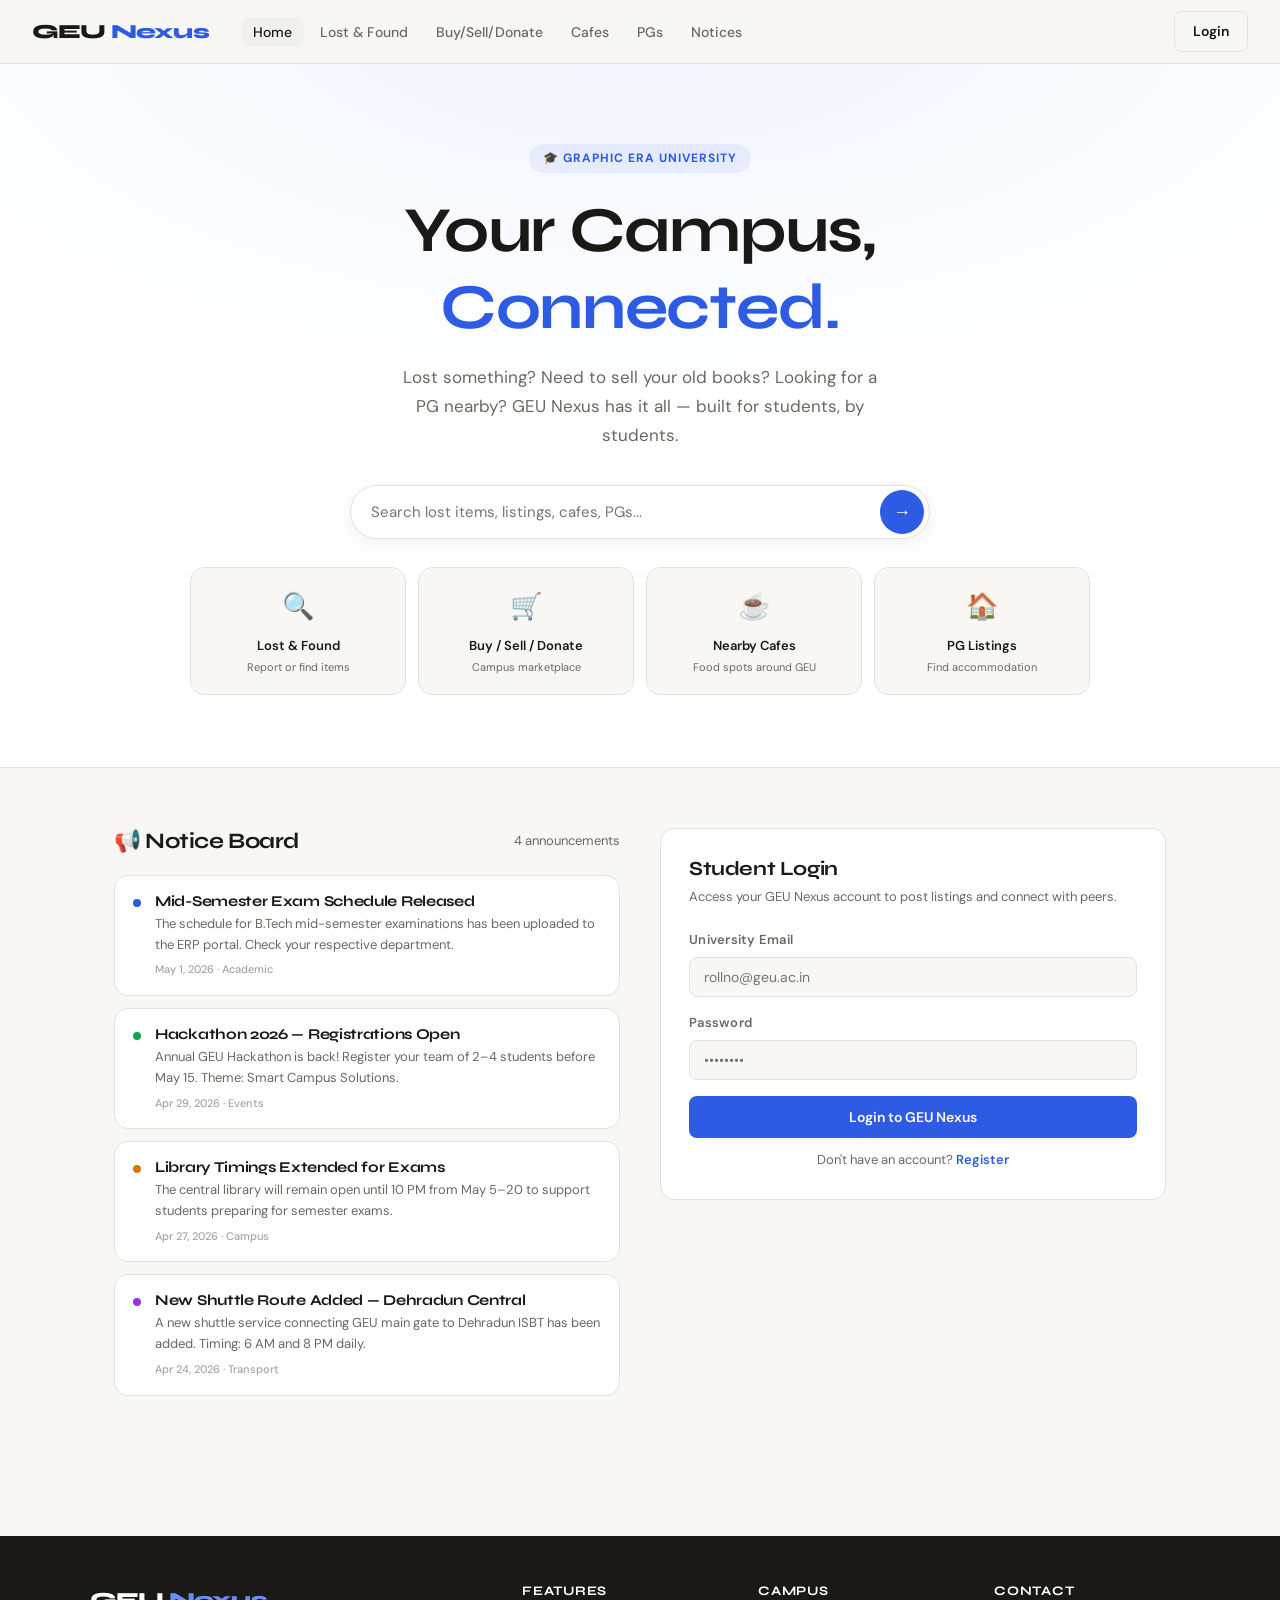
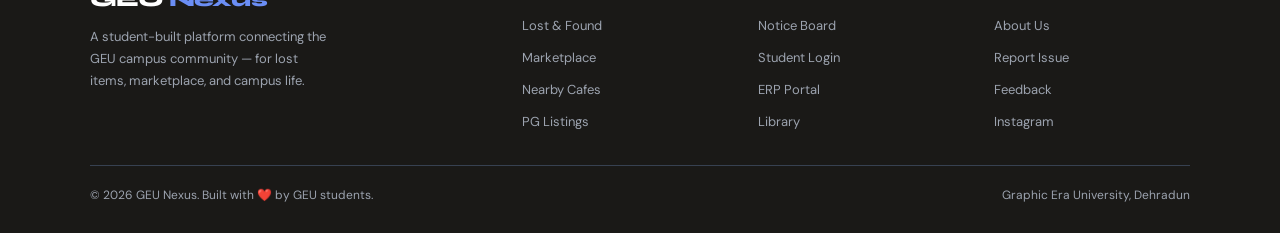
==== index.html @ 5d145781 "Initial commit" ====
<!DOCTYPE html>
<html lang="en">
<head>
  <meta charset="UTF-8" />
  <meta name="viewport" content="width=device-width, initial-scale=1.0" />
  <title>GEU Nexus — Your Campus, Connected</title>
  <link rel="stylesheet" href="style.css" />
  <style>
    /* ── HERO ── */
    .hero {
      background: var(--surface);
      border-bottom: 1px solid var(--border);
      padding: 80px 24px 72px;
      text-align: center;
      position: relative;
      overflow: hidden;
    }
    .hero::before {
      content: '';
      position: absolute; inset: 0;
      background: radial-gradient(ellipse 70% 60% at 50% -10%, rgba(45,91,227,0.07), transparent);
    }
    .hero-eyebrow {
      display: inline-flex; align-items: center; gap: 6px;
      background: var(--accent-light);
      color: var(--accent);
      font-size: 12px; font-weight: 700;
      letter-spacing: 0.08em; text-transform: uppercase;
      padding: 5px 14px; border-radius: 100px;
      margin-bottom: 20px;
    }
    .hero h1 {
      font-size: clamp(36px, 6vw, 64px);
      color: var(--text);
      max-width: 700px; margin: 0 auto 16px;
    }
    .hero h1 span { color: var(--accent); }
    .hero p {
      font-size: 17px; color: var(--text-muted);
      max-width: 480px; margin: 0 auto 36px;
      line-height: 1.7;
    }

    /* Search bar */
    .hero-search {
      position: relative; max-width: 580px; margin: 0 auto 28px;
    }
    .hero-search input {
      width: 100%;
      padding: 16px 56px 16px 20px;
      border: 1.5px solid var(--border);
      border-radius: 100px;
      font-family: 'DM Sans', sans-serif;
      font-size: 15px; color: var(--text);
      background: white;
      outline: none;
      box-shadow: 0 4px 20px rgba(0,0,0,0.06);
      transition: border-color var(--transition), box-shadow var(--transition);
    }
    .hero-search input:focus {
      border-color: var(--accent);
      box-shadow: 0 4px 20px rgba(45,91,227,0.12);
    }
    .hero-search button {
      position: absolute; right: 6px; top: 50%;
      transform: translateY(-50%);
      background: var(--accent); color: white;
      border: none; border-radius: 100px;
      width: 44px; height: 44px;
      display: flex; align-items: center; justify-content: center;
      cursor: pointer; font-size: 18px;
      transition: all var(--transition);
    }
    .hero-search button:hover { background: var(--accent-dark); }

    .search-results {
      position: absolute; top: calc(100% + 8px); left: 0; right: 0;
      background: white; border: 1px solid var(--border);
      border-radius: var(--radius); box-shadow: var(--shadow-md);
      max-height: 280px; overflow-y: auto;
      display: none; text-align: left;
      z-index: 10;
    }
    .search-results.open { display: block; }
    .search-item {
      display: flex; align-items: center; gap: 12px;
      padding: 12px 16px; font-size: 14px;
      cursor: pointer; transition: background var(--transition);
      border-bottom: 1px solid var(--border);
    }
    .search-item:last-child { border-bottom: none; }
    .search-item:hover { background: var(--bg); }
    .search-item .si-cat {
      font-size: 11px; font-weight: 600;
      color: var(--accent); letter-spacing: 0.06em;
      text-transform: uppercase; min-width: 70px;
    }
    .search-item .si-name { font-weight: 500; }
    .search-item .si-sub { color: var(--text-muted); font-size: 12px; }

    /* Quick tiles */
    .quick-tiles {
      max-width: 900px; margin: 0 auto;
      display: grid; grid-template-columns: repeat(4, 1fr); gap: 12px;
    }
    .quick-tile {
      background: var(--bg);
      border: 1.5px solid var(--border);
      border-radius: var(--radius);
      padding: 18px 14px;
      text-align: center; cursor: pointer;
      transition: all var(--transition);
      text-decoration: none; color: inherit;
      display: block;
    }
    .quick-tile:hover {
      background: white; border-color: var(--accent);
      box-shadow: 0 4px 16px rgba(45,91,227,0.1);
      transform: translateY(-2px);
    }
    .quick-tile .icon { font-size: 26px; margin-bottom: 8px; }
    .quick-tile .label { font-size: 13px; font-weight: 600; color: var(--text); }
    .quick-tile .sublabel { font-size: 11px; color: var(--text-muted); margin-top: 2px; }

    /* ── SECTION ── */
    .home-sections {
      max-width: 1100px; margin: 0 auto;
      padding: 60px 24px;
      display: grid; grid-template-columns: 1fr 1fr; gap: 40px;
    }

    /* Announcements */
    .announce-card {
      background: var(--surface);
      border: 1px solid var(--border);
      border-radius: var(--radius);
      padding: 16px 18px;
      display: flex; gap: 14px;
      align-items: flex-start;
      transition: all var(--transition);
    }
    .announce-card:hover { box-shadow: var(--shadow); }
    .announce-dot {
      width: 8px; height: 8px; border-radius: 50%;
      background: var(--accent); flex-shrink: 0; margin-top: 7px;
    }
    .announce-card h4 { font-size: 15px; margin-bottom: 4px; }
    .announce-card p { font-size: 13px; color: var(--text-muted); line-height: 1.6; }
    .announce-card .date { font-size: 11px; color: var(--text-light); margin-top: 6px; font-weight: 500; }

    /* Login / Profile */
    .auth-panel {
      background: var(--surface);
      border: 1px solid var(--border);
      border-radius: var(--radius);
      padding: 28px;
    }
    .auth-panel h2 { font-size: 20px; margin-bottom: 6px; }
    .auth-panel > p { font-size: 13px; color: var(--text-muted); margin-bottom: 22px; }

    .profile-card {
      display: none;
      background: var(--accent-light);
      border: 1.5px solid rgba(45,91,227,0.15);
      border-radius: var(--radius);
      padding: 20px;
      margin-top: 20px;
      animation: fadeUp 0.3s ease;
    }
    .profile-card.show { display: block; }
    .profile-avatar {
      width: 52px; height: 52px; border-radius: 50%;
      background: var(--accent);
      display: flex; align-items: center; justify-content: center;
      color: white; font-size: 20px; font-weight: 700;
      margin-bottom: 12px;
      font-family: 'Syne', sans-serif;
    }
    .profile-card h3 { font-size: 16px; }
    .profile-card .meta { font-size: 13px; color: var(--text-muted); margin-top: 4px; line-height: 1.6; }
    .profile-card .logout {
      margin-top: 14px; font-size: 13px; color: var(--danger);
      cursor: pointer; font-weight: 600;
    }

    @media (max-width: 768px) {
      .quick-tiles { grid-template-columns: repeat(2, 1fr); }
      .home-sections { grid-template-columns: 1fr; padding: 32px 16px; }
    }
  </style>
</head>
<body>

<!-- NAVBAR -->
<nav class="navbar">
  <a href="index.html" class="nav-logo">GEU <span>Nexus</span></a>
  <ul class="nav-links" id="navLinks">
    <li><a href="index.html" class="active">Home</a></li>
    <li><a href="lost-found.html">Lost & Found</a></li>
    <li><a href="marketplace.html">Buy/Sell/Donate</a></li>
    <li><a href="cafes.html">Cafes</a></li>
    <li><a href="pgs.html">PGs</a></li>
    <li><a href="#announcements">Notices</a></li>
  </ul>
  <div class="nav-right">
    <a href="#login" class="btn btn-outline">Login</a>
    <button class="hamburger" id="hamburger" aria-label="Menu">
      <span></span><span></span><span></span>
    </button>
  </div>
</nav>

<!-- HERO -->
<section class="hero">
  <div class="hero-eyebrow">🎓 Graphic Era University</div>
  <h1 class="fade-up">Your Campus,<br><span>Connected.</span></h1>
  <p class="fade-up delay-1">Lost something? Need to sell your old books? Looking for a PG nearby? GEU Nexus has it all — built for students, by students.</p>

  <div class="hero-search fade-up delay-2">
    <input type="text" id="heroSearch" placeholder="Search lost items, listings, cafes, PGs..." autocomplete="off" />
    <button onclick="doSearch()">→</button>
    <div class="search-results" id="searchResults"></div>
  </div>

  <div class="quick-tiles fade-up delay-3">
    <a href="lost-found.html" class="quick-tile">
      <div class="icon">🔍</div>
      <div class="label">Lost & Found</div>
      <div class="sublabel">Report or find items</div>
    </a>
    <a href="marketplace.html" class="quick-tile">
      <div class="icon">🛒</div>
      <div class="label">Buy / Sell / Donate</div>
      <div class="sublabel">Campus marketplace</div>
    </a>
    <a href="cafes.html" class="quick-tile">
      <div class="icon">☕</div>
      <div class="label">Nearby Cafes</div>
      <div class="sublabel">Food spots around GEU</div>
    </a>
    <a href="pgs.html" class="quick-tile">
      <div class="icon">🏠</div>
      <div class="label">PG Listings</div>
      <div class="sublabel">Find accommodation</div>
    </a>
  </div>
</section>

<!-- MAIN CONTENT -->
<div class="home-sections">

  <!-- ANNOUNCEMENTS -->
  <div id="announcements">
    <div style="display:flex;align-items:center;justify-content:space-between;margin-bottom:20px;">
      <h2 style="font-size:22px;">📢 Notice Board</h2>
      <span style="font-size:13px;color:var(--text-muted);">4 announcements</span>
    </div>
    <div style="display:flex;flex-direction:column;gap:12px;">
      <div class="announce-card">
        <div class="announce-dot"></div>
        <div>
          <h4>Mid-Semester Exam Schedule Released</h4>
          <p>The schedule for B.Tech mid-semester examinations has been uploaded to the ERP portal. Check your respective department.</p>
          <div class="date">May 1, 2026 · Academic</div>
        </div>
      </div>
      <div class="announce-card">
        <div class="announce-dot" style="background:#16A34A"></div>
        <div>
          <h4>Hackathon 2026 — Registrations Open</h4>
          <p>Annual GEU Hackathon is back! Register your team of 2–4 students before May 15. Theme: Smart Campus Solutions.</p>
          <div class="date">Apr 29, 2026 · Events</div>
        </div>
      </div>
      <div class="announce-card">
        <div class="announce-dot" style="background:#D97706"></div>
        <div>
          <h4>Library Timings Extended for Exams</h4>
          <p>The central library will remain open until 10 PM from May 5–20 to support students preparing for semester exams.</p>
          <div class="date">Apr 27, 2026 · Campus</div>
        </div>
      </div>
      <div class="announce-card">
        <div class="announce-dot" style="background:#9333EA"></div>
        <div>
          <h4>New Shuttle Route Added — Dehradun Central</h4>
          <p>A new shuttle service connecting GEU main gate to Dehradun ISBT has been added. Timing: 6 AM and 8 PM daily.</p>
          <div class="date">Apr 24, 2026 · Transport</div>
        </div>
      </div>
    </div>
  </div>

  <!-- LOGIN / PROFILE -->
  <div id="login">
    <div class="auth-panel">
      <h2>Student Login</h2>
      <p>Access your GEU Nexus account to post listings and connect with peers.</p>

      <div id="loginForm">
        <div class="form-group">
          <label>University Email</label>
          <input type="email" id="loginEmail" placeholder="rollno@geu.ac.in" />
        </div>
        <div class="form-group">
          <label>Password</label>
          <input type="password" id="loginPass" placeholder="••••••••" />
        </div>
        <button class="btn btn-primary" style="width:100%;justify-content:center;padding:12px;" onclick="handleLogin()">Login to GEU Nexus</button>
        <p style="text-align:center;font-size:13px;color:var(--text-muted);margin-top:12px;">
          Don't have an account? <a href="#" style="color:var(--accent);font-weight:600;">Register</a>
        </p>
      </div>

      <div class="profile-card" id="profileCard">
        <div class="profile-avatar" id="profileAvatar">A</div>
        <h3 id="profileName">Arjun Sharma</h3>
        <div class="meta" id="profileMeta">
          Roll No: 22BIT0042<br>
          B.Tech CSE — 4th Semester<br>
          Hostel: Block C, Room 214
        </div>
        <div class="logout" onclick="handleLogout()">↩ Logout</div>
      </div>
    </div>
  </div>

</div>

<!-- FOOTER -->
<footer>
  <div class="footer-inner">
    <div class="footer-brand">
      <div class="logo">GEU <span>Nexus</span></div>
      <p>A student-built platform connecting the GEU campus community — for lost items, marketplace, and campus life.</p>
    </div>
    <div class="footer-col">
      <h4>Features</h4>
      <ul>
        <li><a href="lost-found.html">Lost & Found</a></li>
        <li><a href="marketplace.html">Marketplace</a></li>
        <li><a href="cafes.html">Nearby Cafes</a></li>
        <li><a href="pgs.html">PG Listings</a></li>
      </ul>
    </div>
    <div class="footer-col">
      <h4>Campus</h4>
      <ul>
        <li><a href="#announcements">Notice Board</a></li>
        <li><a href="#login">Student Login</a></li>
        <li><a href="#">ERP Portal</a></li>
        <li><a href="#">Library</a></li>
      </ul>
    </div>
    <div class="footer-col">
      <h4>Contact</h4>
      <ul>
        <li><a href="#">About Us</a></li>
        <li><a href="#">Report Issue</a></li>
        <li><a href="#">Feedback</a></li>
        <li><a href="#">Instagram</a></li>
      </ul>
    </div>
  </div>
  <div class="footer-bottom">
    <span>© 2026 GEU Nexus. Built with ❤️ by GEU students.</span>
    <span>Graphic Era University, Dehradun</span>
  </div>
</footer>

<script src="app.js"></script>
<script>
const searchData = [
  { cat:'Lost & Found', name:'Blue Water Bottle', sub:'Reported near Cafeteria Block', href:'lost-found.html' },
  { cat:'Lost & Found', name:'Samsung Galaxy Buds', sub:'Lost at Library reading hall', href:'lost-found.html' },
  { cat:'Lost & Found', name:'Student ID Card', sub:'Found at Main Gate', href:'lost-found.html' },
  { cat:'Marketplace', name:'Engineering Mathematics Book', sub:'₹180 · 2nd Year CSE', href:'marketplace.html' },
  { cat:'Marketplace', name:'Study Table (Free Donation)', sub:'Hostel Block A', href:'marketplace.html' },
  { cat:'Marketplace', name:'Casio Scientific Calculator', sub:'₹350 · Good condition', href:'marketplace.html' },
  { cat:'Cafe', name:'Campus Bites', sub:'50m from Main Gate · ⭐ 4.3', href:'cafes.html' },
  { cat:'Cafe', name:'The GEU Grind', sub:'Inside campus · ⭐ 4.6', href:'cafes.html' },
  { cat:'PG', name:'Sunrise PG for Boys', sub:'₹5500/mo · 200m from campus', href:'pgs.html' },
  { cat:'PG', name:'GreenView Girls PG', sub:'₹6000/mo · AC rooms available', href:'pgs.html' },
];

const heroSearch = document.getElementById('heroSearch');
const resultsBox = document.getElementById('searchResults');

heroSearch.addEventListener('input', () => {
  const q = heroSearch.value.trim().toLowerCase();
  if (!q) { resultsBox.classList.remove('open'); return; }
  const matches = searchData.filter(d =>
    d.name.toLowerCase().includes(q) || d.cat.toLowerCase().includes(q) || d.sub.toLowerCase().includes(q)
  );
  if (!matches.length) { resultsBox.classList.remove('open'); return; }
  resultsBox.innerHTML = matches.map(m => `
    <a href="${m.href}" class="search-item">
      <span class="si-cat">${m.cat}</span>
      <div><div class="si-name">${m.name}</div><div class="si-sub">${m.sub}</div></div>
    </a>
  `).join('');
  resultsBox.classList.add('open');
});

document.addEventListener('click', e => {
  if (!heroSearch.contains(e.target) && !resultsBox.contains(e.target))
    resultsBox.classList.remove('open');
});

function doSearch() {
  const q = heroSearch.value.trim();
  if (q) showToast(`Searching for "${q}"...`);
}

function handleLogin() {
  const email = document.getElementById('loginEmail').value;
  const pass = document.getElementById('loginPass').value;
  if (!email || !pass) { showToast('⚠️ Please enter your email and password.'); return; }
  if (!email.endsWith('@geu.ac.in') && !email.includes('@')) {
    showToast('⚠️ Please use your GEU email address.'); return;
  }
  const name = email.split('@')[0].replace(/[0-9]/g,'').replace(/\b\w/g, c => c.toUpperCase()) || 'Student';
  document.getElementById('profileName').textContent = name + ' Sharma';
  document.getElementById('profileAvatar').textContent = name[0].toUpperCase();
  document.getElementById('loginForm').style.display = 'none';
  document.getElementById('profileCard').classList.add('show');
  showToast('Welcome back, ' + name + '! 👋');
}

function handleLogout() {
  document.getElementById('loginForm').style.display = '';
  document.getElementById('profileCard').classList.remove('show');
  document.getElementById('loginEmail').value = '';
  document.getElementById('loginPass').value = '';
  showToast('Logged out successfully.');
}
</script>
</body>
</html>
---- style.css ----
@import url('https://fonts.googleapis.com/css2?family=DM+Sans:ital,opsz,wght@0,9..40,300;0,9..40,400;0,9..40,500;0,9..40,600;0,9..40,700;1,9..40,400&family=Syne:wght@400;600;700;800&display=swap');

:root {
  --bg: #F8F7F4;
  --surface: #FFFFFF;
  --surface2: #F1F0ED;
  --border: #E4E2DC;
  --text: #1A1917;
  --text-muted: #6B6860;
  --text-light: #A8A59E;
  --accent: #2D5BE3;
  --accent-light: #EEF2FF;
  --accent-dark: #1E3FA8;
  --success: #16A34A;
  --warning: #D97706;
  --danger: #DC2626;
  --sidebar-w: 260px;
  --nav-h: 64px;
  --radius: 14px;
  --radius-sm: 8px;
  --shadow: 0 1px 3px rgba(0,0,0,0.06), 0 4px 16px rgba(0,0,0,0.04);
  --shadow-md: 0 4px 24px rgba(0,0,0,0.08), 0 1px 4px rgba(0,0,0,0.04);
  --transition: 0.2s cubic-bezier(0.4, 0, 0.2, 1);
}

*, *::before, *::after { box-sizing: border-box; margin: 0; padding: 0; }

html { scroll-behavior: smooth; }

body {
  font-family: 'DM Sans', sans-serif;
  background: var(--bg);
  color: var(--text);
  line-height: 1.6;
  font-size: 15px;
  -webkit-font-smoothing: antialiased;
}

h1, h2, h3, h4, h5 {
  font-family: 'Syne', sans-serif;
  line-height: 1.2;
  letter-spacing: -0.02em;
}

a { text-decoration: none; color: inherit; }

/* ── NAVBAR ── */
.navbar {
  position: sticky; top: 0; z-index: 100;
  height: var(--nav-h);
  background: rgba(248,247,244,0.92);
  backdrop-filter: blur(12px);
  border-bottom: 1px solid var(--border);
  display: flex; align-items: center;
  padding: 0 32px;
  gap: 32px;
}

.nav-logo {
  font-family: 'Syne', sans-serif;
  font-size: 20px;
  font-weight: 800;
  color: var(--text);
  letter-spacing: -0.04em;
  flex-shrink: 0;
}

.nav-logo span { color: var(--accent); }

.nav-links {
  display: flex; gap: 4px;
  list-style: none;
  flex: 1;
}

.nav-links a {
  font-size: 14px;
  font-weight: 500;
  color: var(--text-muted);
  padding: 6px 12px;
  border-radius: var(--radius-sm);
  transition: all var(--transition);
}

.nav-links a:hover, .nav-links a.active {
  color: var(--text);
  background: var(--surface2);
}

.nav-right { display: flex; gap: 8px; align-items: center; margin-left: auto; }

.btn {
  display: inline-flex; align-items: center; gap: 6px;
  padding: 8px 18px;
  border-radius: var(--radius-sm);
  font-family: 'DM Sans', sans-serif;
  font-size: 14px;
  font-weight: 600;
  cursor: pointer;
  border: none;
  transition: all var(--transition);
}

.btn-primary {
  background: var(--accent);
  color: white;
}
.btn-primary:hover { background: var(--accent-dark); transform: translateY(-1px); box-shadow: 0 4px 12px rgba(45,91,227,0.3); }

.btn-outline {
  background: transparent;
  color: var(--text);
  border: 1.5px solid var(--border);
}
.btn-outline:hover { border-color: var(--text-muted); background: var(--surface2); }

.btn-ghost {
  background: transparent;
  color: var(--text-muted);
}
.btn-ghost:hover { background: var(--surface2); color: var(--text); }

.hamburger {
  display: none;
  flex-direction: column; gap: 5px;
  cursor: pointer; padding: 4px;
  background: none; border: none;
}
.hamburger span {
  display: block; width: 22px; height: 2px;
  background: var(--text);
  border-radius: 2px;
  transition: all var(--transition);
}

/* ── FOOTER ── */
footer {
  background: var(--text);
  color: #9CA3AF;
  padding: 48px 32px 28px;
  margin-top: 80px;
}

.footer-inner {
  max-width: 1100px; margin: 0 auto;
  display: grid; grid-template-columns: 2fr 1fr 1fr 1fr; gap: 40px;
}

.footer-brand .logo {
  font-family: 'Syne', sans-serif;
  font-size: 20px; font-weight: 800;
  color: white; letter-spacing: -0.04em;
  margin-bottom: 10px;
}
.footer-brand .logo span { color: #6B8EF5; }
.footer-brand p { font-size: 13px; line-height: 1.7; max-width: 240px; }

.footer-col h4 {
  font-family: 'Syne', sans-serif;
  color: white; font-size: 13px; font-weight: 700;
  letter-spacing: 0.06em; text-transform: uppercase;
  margin-bottom: 14px;
}
.footer-col ul { list-style: none; display: flex; flex-direction: column; gap: 8px; }
.footer-col ul a { font-size: 13px; transition: color var(--transition); }
.footer-col ul a:hover { color: white; }

.footer-bottom {
  max-width: 1100px; margin: 32px auto 0;
  padding-top: 20px;
  border-top: 1px solid #374151;
  font-size: 12px;
  display: flex; justify-content: space-between; align-items: center;
}

/* ── DASHBOARD LAYOUT ── */
.page-wrap {
  max-width: 1200px; margin: 0 auto;
  padding: 32px 24px;
  display: flex; gap: 28px; align-items: flex-start;
}

.sidebar {
  width: var(--sidebar-w); flex-shrink: 0;
  position: sticky; top: calc(var(--nav-h) + 20px);
  background: var(--surface);
  border: 1px solid var(--border);
  border-radius: var(--radius);
  padding: 20px;
}

.sidebar h3 {
  font-size: 11px; font-weight: 700;
  letter-spacing: 0.08em; text-transform: uppercase;
  color: var(--text-light);
  margin-bottom: 14px;
}

.filter-group { margin-bottom: 22px; }
.filter-group label {
  display: flex; align-items: center; gap: 8px;
  font-size: 14px; color: var(--text-muted);
  cursor: pointer; padding: 5px 0;
  transition: color var(--transition);
}
.filter-group label:hover { color: var(--text); }
.filter-group input[type=checkbox], .filter-group input[type=radio] {
  width: 16px; height: 16px; accent-color: var(--accent); cursor: pointer;
}

.sidebar-divider {
  border: none; border-top: 1px solid var(--border);
  margin: 16px 0;
}

.main-content { flex: 1; min-width: 0; }

/* ── CARDS ── */
.card {
  background: var(--surface);
  border: 1px solid var(--border);
  border-radius: var(--radius);
  padding: 20px;
  transition: all var(--transition);
}
.card:hover {
  box-shadow: var(--shadow-md);
  transform: translateY(-2px);
  border-color: transparent;
}

.card-grid {
  display: grid;
  grid-template-columns: repeat(auto-fill, minmax(260px, 1fr));
  gap: 16px;
}

/* ── PAGE HEADER ── */
.page-header {
  padding: 40px 24px 0;
  max-width: 1200px; margin: 0 auto;
  display: flex; align-items: center; justify-content: space-between;
  flex-wrap: wrap; gap: 16px;
}
.page-header h1 { font-size: 28px; }
.page-header p { color: var(--text-muted); font-size: 14px; margin-top: 4px; }

/* ── BADGE ── */
.badge {
  display: inline-flex; align-items: center;
  padding: 3px 10px;
  border-radius: 100px;
  font-size: 12px; font-weight: 600;
}
.badge-lost { background: #FEF2F2; color: var(--danger); }
.badge-found { background: #F0FDF4; color: var(--success); }
.badge-sell { background: #EFF6FF; color: #2563EB; }
.badge-donate { background: #F0FDF4; color: var(--success); }
.badge-buy { background: #FFFBEB; color: var(--warning); }

/* ── MODAL ── */
.modal-overlay {
  display: none;
  position: fixed; inset: 0; z-index: 200;
  background: rgba(26,25,23,0.5);
  backdrop-filter: blur(4px);
  align-items: center; justify-content: center;
  padding: 20px;
}
.modal-overlay.open { display: flex; }

.modal {
  background: var(--surface);
  border-radius: var(--radius);
  padding: 32px;
  width: 100%; max-width: 480px;
  box-shadow: var(--shadow-md);
  animation: modalIn 0.2s ease;
}

@keyframes modalIn {
  from { opacity: 0; transform: scale(0.96) translateY(8px); }
  to { opacity: 1; transform: scale(1) translateY(0); }
}

.modal h2 { font-size: 22px; margin-bottom: 20px; }

.form-group { margin-bottom: 16px; }
.form-group label {
  display: block; font-size: 13px; font-weight: 600;
  color: var(--text-muted); margin-bottom: 6px;
  letter-spacing: 0.02em;
}
.form-group input,
.form-group select,
.form-group textarea {
  width: 100%;
  padding: 10px 14px;
  border: 1.5px solid var(--border);
  border-radius: var(--radius-sm);
  font-family: 'DM Sans', sans-serif;
  font-size: 14px; color: var(--text);
  background: var(--bg);
  outline: none;
  transition: border-color var(--transition);
}
.form-group input:focus,
.form-group select:focus,
.form-group textarea:focus {
  border-color: var(--accent);
  background: white;
}
.form-group textarea { resize: vertical; min-height: 80px; }

.form-row { display: grid; grid-template-columns: 1fr 1fr; gap: 12px; }

.modal-actions {
  display: flex; gap: 10px; justify-content: flex-end;
  margin-top: 20px;
}

/* ── TOAST ── */
.toast {
  position: fixed; bottom: 24px; right: 24px; z-index: 300;
  background: var(--text);
  color: white;
  padding: 14px 20px;
  border-radius: var(--radius-sm);
  font-size: 14px; font-weight: 500;
  display: flex; align-items: center; gap: 8px;
  box-shadow: var(--shadow-md);
  transform: translateY(80px); opacity: 0;
  transition: all 0.3s cubic-bezier(0.4, 0, 0.2, 1);
  pointer-events: none;
}
.toast.show { transform: translateY(0); opacity: 1; }

/* ── STAR RATING ── */
.stars { color: #F59E0B; font-size: 13px; letter-spacing: 1px; }

/* ── SECTION TITLE ── */
.section-title {
  font-size: 13px; font-weight: 700;
  letter-spacing: 0.06em; text-transform: uppercase;
  color: var(--text-light); margin-bottom: 16px;
}

/* ── RESPONSIVE ── */
@media (max-width: 768px) {
  .navbar { padding: 0 16px; }
  .nav-links { display: none; }
  .hamburger { display: flex; }

  .nav-links.open {
    display: flex; flex-direction: column;
    position: fixed; top: var(--nav-h); left: 0; right: 0;
    background: var(--surface);
    border-bottom: 1px solid var(--border);
    padding: 12px 16px;
    gap: 2px;
    z-index: 99;
  }

  .page-wrap { flex-direction: column; padding: 16px; }
  .sidebar { width: 100%; position: static; }
  .footer-inner { grid-template-columns: 1fr 1fr; gap: 28px; }
  .card-grid { grid-template-columns: 1fr; }
  .form-row { grid-template-columns: 1fr; }
  .page-header { padding: 24px 16px 0; }
}

/* ── ANIMATIONS ── */
@keyframes fadeUp {
  from { opacity: 0; transform: translateY(16px); }
  to { opacity: 1; transform: translateY(0); }
}
.fade-up { animation: fadeUp 0.5s ease both; }
.delay-1 { animation-delay: 0.08s; }
.delay-2 { animation-delay: 0.16s; }
.delay-3 { animation-delay: 0.24s; }
.delay-4 { animation-delay: 0.32s; }
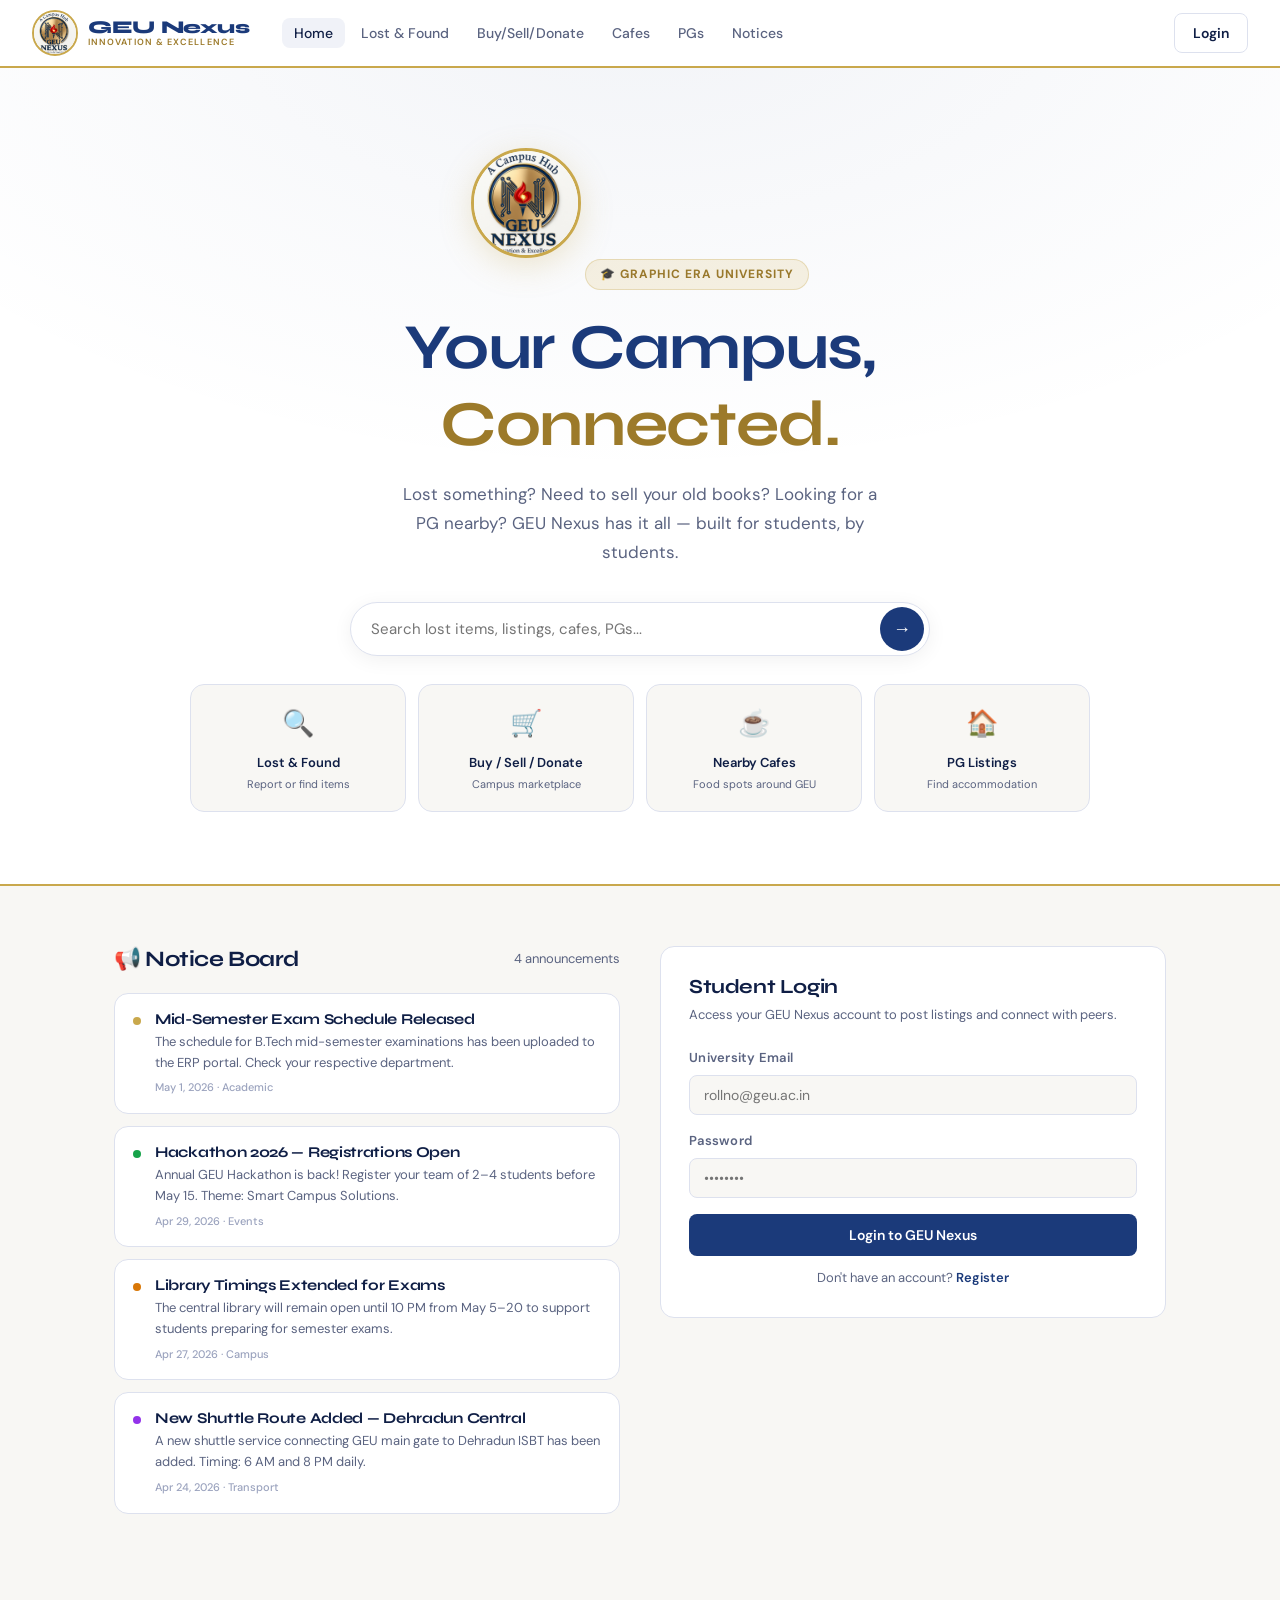
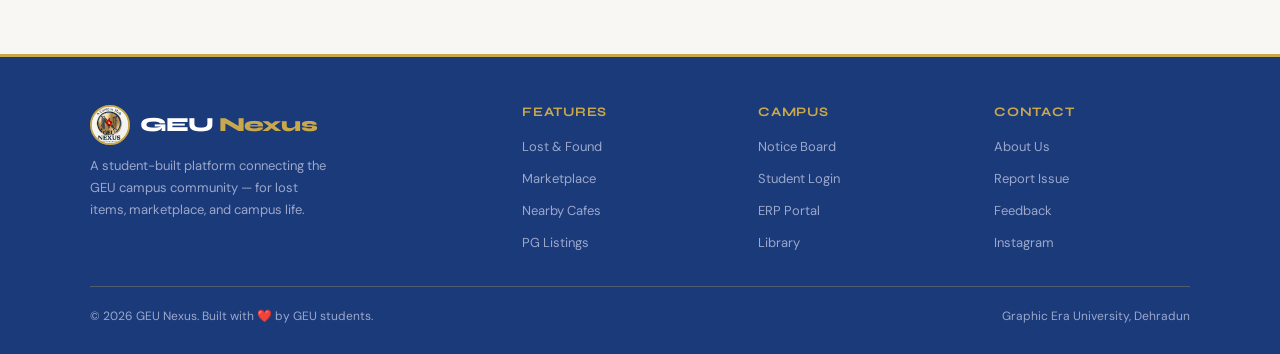
==== commit 170ecbda: "Update project" ====
--- a/index.html
+++ b/index.html
@@ -9,7 +9,7 @@
     /* ── HERO ── */
     .hero {
       background: var(--surface);
-      border-bottom: 1px solid var(--border);
+      border-bottom: 2px solid var(--gold);
       padding: 80px 24px 72px;
       text-align: center;
       position: relative;
@@ -18,23 +18,24 @@
     .hero::before {
       content: '';
       position: absolute; inset: 0;
-      background: radial-gradient(ellipse 70% 60% at 50% -10%, rgba(45,91,227,0.07), transparent);
+      background: radial-gradient(ellipse 70% 60% at 50% -10%, rgba(27,58,122,0.06), transparent);
     }
     .hero-eyebrow {
       display: inline-flex; align-items: center; gap: 6px;
-      background: var(--accent-light);
-      color: var(--accent);
+      background: var(--gold-light);
+      color: var(--gold-dark);
       font-size: 12px; font-weight: 700;
       letter-spacing: 0.08em; text-transform: uppercase;
       padding: 5px 14px; border-radius: 100px;
       margin-bottom: 20px;
+      border: 1px solid rgba(201,168,76,0.3);
     }
     .hero h1 {
       font-size: clamp(36px, 6vw, 64px);
-      color: var(--text);
+      color: var(--accent);
       max-width: 700px; margin: 0 auto 16px;
     }
-    .hero h1 span { color: var(--accent); }
+    .hero h1 span { color: var(--gold-dark); }
     .hero p {
       font-size: 17px; color: var(--text-muted);
       max-width: 480px; margin: 0 auto 36px;
@@ -58,8 +59,8 @@
       transition: border-color var(--transition), box-shadow var(--transition);
     }
     .hero-search input:focus {
-      border-color: var(--accent);
-      box-shadow: 0 4px 20px rgba(45,91,227,0.12);
+      border-color: var(--gold);
+      box-shadow: 0 4px 20px rgba(201,168,76,0.15);
     }
     .hero-search button {
       position: absolute; right: 6px; top: 50%;
@@ -114,8 +115,8 @@
       display: block;
     }
     .quick-tile:hover {
-      background: white; border-color: var(--accent);
-      box-shadow: 0 4px 16px rgba(45,91,227,0.1);
+      background: white; border-color: var(--gold);
+      box-shadow: 0 4px 16px rgba(201,168,76,0.15);
       transform: translateY(-2px);
     }
     .quick-tile .icon { font-size: 26px; margin-bottom: 8px; }
@@ -142,7 +143,7 @@
     .announce-card:hover { box-shadow: var(--shadow); }
     .announce-dot {
       width: 8px; height: 8px; border-radius: 50%;
-      background: var(--accent); flex-shrink: 0; margin-top: 7px;
+      background: var(--gold); flex-shrink: 0; margin-top: 7px;
     }
     .announce-card h4 { font-size: 15px; margin-bottom: 4px; }
     .announce-card p { font-size: 13px; color: var(--text-muted); line-height: 1.6; }
@@ -160,8 +161,8 @@
 
     .profile-card {
       display: none;
-      background: var(--accent-light);
-      border: 1.5px solid rgba(45,91,227,0.15);
+      background: var(--gold-light);
+      border: 1.5px solid rgba(201,168,76,0.3);
       border-radius: var(--radius);
       padding: 20px;
       margin-top: 20px;
@@ -172,9 +173,10 @@
       width: 52px; height: 52px; border-radius: 50%;
       background: var(--accent);
       display: flex; align-items: center; justify-content: center;
-      color: white; font-size: 20px; font-weight: 700;
+      color: var(--gold); font-size: 20px; font-weight: 700;
       margin-bottom: 12px;
       font-family: 'Syne', sans-serif;
+      border: 2px solid var(--gold);
     }
     .profile-card h3 { font-size: 16px; }
     .profile-card .meta { font-size: 13px; color: var(--text-muted); margin-top: 4px; line-height: 1.6; }
@@ -193,7 +195,7 @@
 
 <!-- NAVBAR -->
 <nav class="navbar">
-  <a href="index.html" class="nav-logo">GEU <span>Nexus</span></a>
+  <a href="index.html" class="nav-logo"><img src="logo.png" alt="GEU Nexus Logo"><div class="nav-logo-text"><span class="name">GEU Nexus</span><span class="sub">Innovation &amp; Excellence</span></div></a>
   <ul class="nav-links" id="navLinks">
     <li><a href="index.html" class="active">Home</a></li>
     <li><a href="lost-found.html">Lost & Found</a></li>
@@ -212,6 +214,7 @@
 
 <!-- HERO -->
 <section class="hero">
+  <img src="logo.png" alt="GEU Nexus" class="fade-up" style="height:110px;width:110px;object-fit:contain;border-radius:50%;border:3px solid var(--gold);box-shadow:0 8px 32px rgba(201,168,76,0.25);margin-bottom:20px;background:white;">
   <div class="hero-eyebrow">🎓 Graphic Era University</div>
   <h1 class="fade-up">Your Campus,<br><span>Connected.</span></h1>
   <p class="fade-up delay-1">Lost something? Need to sell your old books? Looking for a PG nearby? GEU Nexus has it all — built for students, by students.</p>
@@ -331,7 +334,7 @@
 <footer>
   <div class="footer-inner">
     <div class="footer-brand">
-      <div class="logo">GEU <span>Nexus</span></div>
+      <div style="display:flex;align-items:center;gap:10px;margin-bottom:10px;"><img src="logo.png" alt="Logo" style="height:40px;width:40px;object-fit:contain;border-radius:50%;border:2px solid var(--gold);background:white;"><div class="logo" style="margin-bottom:0">GEU <span>Nexus</span></div></div>
       <p>A student-built platform connecting the GEU campus community — for lost items, marketplace, and campus life.</p>
     </div>
     <div class="footer-col">
--- a/style.css
+++ b/style.css
@@ -3,23 +3,26 @@
 :root {
   --bg: #F8F7F4;
   --surface: #FFFFFF;
-  --surface2: #F1F0ED;
-  --border: #E4E2DC;
-  --text: #1A1917;
-  --text-muted: #6B6860;
-  --text-light: #A8A59E;
-  --accent: #2D5BE3;
-  --accent-light: #EEF2FF;
-  --accent-dark: #1E3FA8;
+  --surface2: #F0F2F8;
+  --border: #DDE1EE;
+  --text: #0F1E45;
+  --text-muted: #5A6380;
+  --text-light: #9BA3BE;
+  --accent: #1B3A7A;
+  --accent-light: #EBF0FF;
+  --accent-dark: #0D2254;
+  --gold: #C9A84C;
+  --gold-light: #F9F3E3;
+  --gold-dark: #9C7A2A;
   --success: #16A34A;
   --warning: #D97706;
   --danger: #DC2626;
   --sidebar-w: 260px;
-  --nav-h: 64px;
+  --nav-h: 68px;
   --radius: 14px;
   --radius-sm: 8px;
-  --shadow: 0 1px 3px rgba(0,0,0,0.06), 0 4px 16px rgba(0,0,0,0.04);
-  --shadow-md: 0 4px 24px rgba(0,0,0,0.08), 0 1px 4px rgba(0,0,0,0.04);
+  --shadow: 0 1px 3px rgba(27,58,122,0.07), 0 4px 16px rgba(27,58,122,0.05);
+  --shadow-md: 0 4px 24px rgba(27,58,122,0.10), 0 1px 4px rgba(27,58,122,0.05);
   --transition: 0.2s cubic-bezier(0.4, 0, 0.2, 1);
 }
 
@@ -48,24 +51,43 @@
 .navbar {
   position: sticky; top: 0; z-index: 100;
   height: var(--nav-h);
-  background: rgba(248,247,244,0.92);
+  background: rgba(255,255,255,0.95);
   backdrop-filter: blur(12px);
-  border-bottom: 1px solid var(--border);
+  border-bottom: 2px solid var(--gold);
   display: flex; align-items: center;
   padding: 0 32px;
   gap: 32px;
 }
 
 .nav-logo {
+  display: flex; align-items: center; gap: 10px;
+  flex-shrink: 0;
+  text-decoration: none;
+}
+
+.nav-logo img {
+  height: 46px; width: 46px;
+  object-fit: contain;
+  border-radius: 50%;
+  border: 2px solid var(--gold);
+  background: white;
+}
+
+.nav-logo-text {
+  display: flex; flex-direction: column; line-height: 1.1;
+}
+
+.nav-logo-text .name {
   font-family: 'Syne', sans-serif;
-  font-size: 20px;
-  font-weight: 800;
-  color: var(--text);
-  letter-spacing: -0.04em;
-  flex-shrink: 0;
-}
-
-.nav-logo span { color: var(--accent); }
+  font-size: 18px; font-weight: 800;
+  color: var(--accent); letter-spacing: -0.02em;
+}
+
+.nav-logo-text .sub {
+  font-size: 9px; font-weight: 600;
+  color: var(--gold-dark); letter-spacing: 0.12em;
+  text-transform: uppercase;
+}
 
 .nav-links {
   display: flex; gap: 4px;
@@ -105,7 +127,13 @@
   background: var(--accent);
   color: white;
 }
-.btn-primary:hover { background: var(--accent-dark); transform: translateY(-1px); box-shadow: 0 4px 12px rgba(45,91,227,0.3); }
+.btn-primary:hover { background: var(--accent-dark); transform: translateY(-1px); box-shadow: 0 4px 12px rgba(27,58,122,0.3); }
+
+.btn-gold {
+  background: var(--gold);
+  color: white;
+}
+.btn-gold:hover { background: var(--gold-dark); transform: translateY(-1px); box-shadow: 0 4px 12px rgba(201,168,76,0.4); }
 
 .btn-outline {
   background: transparent;
@@ -135,10 +163,11 @@
 
 /* ── FOOTER ── */
 footer {
-  background: var(--text);
-  color: #9CA3AF;
+  background: var(--accent);
+  color: #9BA8CC;
   padding: 48px 32px 28px;
   margin-top: 80px;
+  border-top: 3px solid var(--gold);
 }
 
 .footer-inner {
@@ -152,12 +181,12 @@
   color: white; letter-spacing: -0.04em;
   margin-bottom: 10px;
 }
-.footer-brand .logo span { color: #6B8EF5; }
+.footer-brand .logo span { color: var(--gold); }
 .footer-brand p { font-size: 13px; line-height: 1.7; max-width: 240px; }
 
 .footer-col h4 {
   font-family: 'Syne', sans-serif;
-  color: white; font-size: 13px; font-weight: 700;
+  color: var(--gold); font-size: 13px; font-weight: 700;
   letter-spacing: 0.06em; text-transform: uppercase;
   margin-bottom: 14px;
 }
@@ -168,7 +197,7 @@
 .footer-bottom {
   max-width: 1100px; margin: 32px auto 0;
   padding-top: 20px;
-  border-top: 1px solid #374151;
+  border-top: 1px solid rgba(201,168,76,0.3);
   font-size: 12px;
   display: flex; justify-content: space-between; align-items: center;
 }
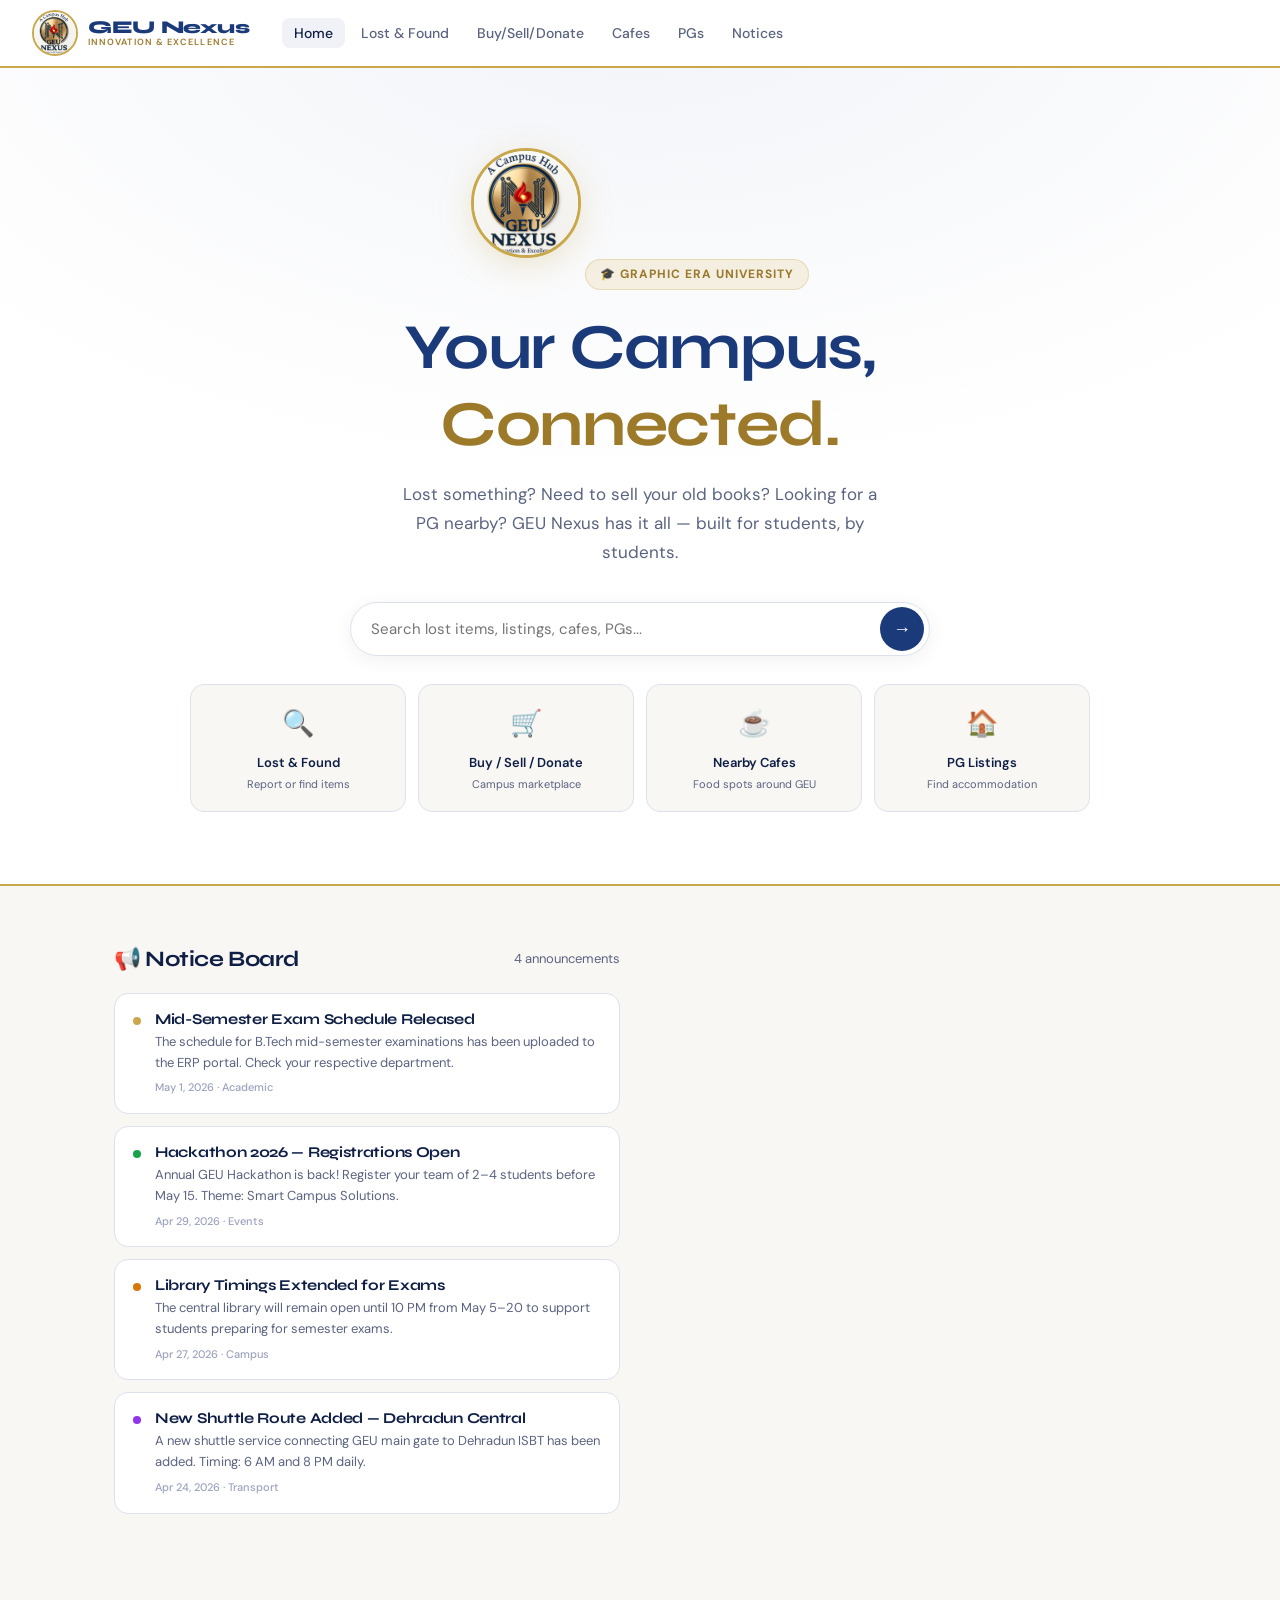
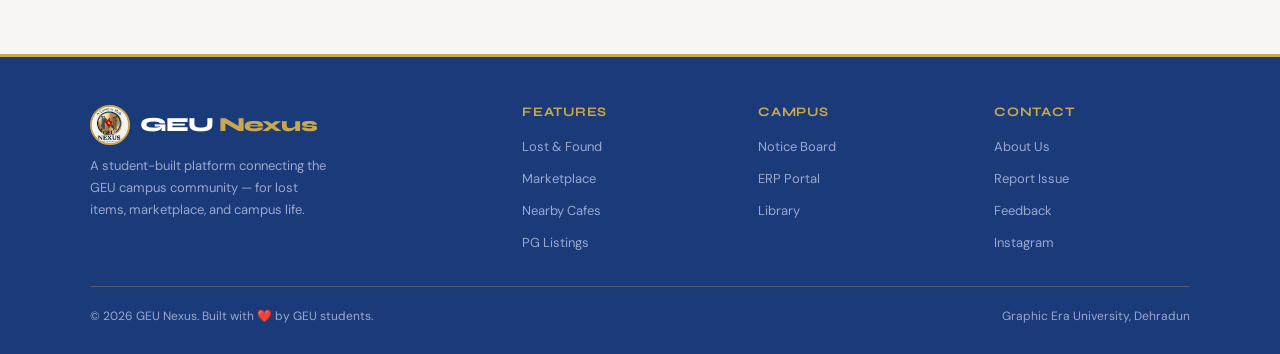
==== commit 5d3d90f7: "Remove login functionality from dashboard" ====
--- a/index.html
+++ b/index.html
@@ -149,25 +149,7 @@
     .announce-card p { font-size: 13px; color: var(--text-muted); line-height: 1.6; }
     .announce-card .date { font-size: 11px; color: var(--text-light); margin-top: 6px; font-weight: 500; }
 
-    /* Login / Profile */
-    .auth-panel {
-      background: var(--surface);
-      border: 1px solid var(--border);
-      border-radius: var(--radius);
-      padding: 28px;
-    }
-    .auth-panel h2 { font-size: 20px; margin-bottom: 6px; }
-    .auth-panel > p { font-size: 13px; color: var(--text-muted); margin-bottom: 22px; }
-
-    .profile-card {
-      display: none;
-      background: var(--gold-light);
-      border: 1.5px solid rgba(201,168,76,0.3);
-      border-radius: var(--radius);
-      padding: 20px;
-      margin-top: 20px;
-      animation: fadeUp 0.3s ease;
-    }
+
     .profile-card.show { display: block; }
     .profile-avatar {
       width: 52px; height: 52px; border-radius: 50%;
@@ -205,7 +187,6 @@
     <li><a href="#announcements">Notices</a></li>
   </ul>
   <div class="nav-right">
-    <a href="#login" class="btn btn-outline">Login</a>
     <button class="hamburger" id="hamburger" aria-label="Menu">
       <span></span><span></span><span></span>
     </button>
@@ -294,39 +275,7 @@
     </div>
   </div>
 
-  <!-- LOGIN / PROFILE -->
-  <div id="login">
-    <div class="auth-panel">
-      <h2>Student Login</h2>
-      <p>Access your GEU Nexus account to post listings and connect with peers.</p>
-
-      <div id="loginForm">
-        <div class="form-group">
-          <label>University Email</label>
-          <input type="email" id="loginEmail" placeholder="rollno@geu.ac.in" />
-        </div>
-        <div class="form-group">
-          <label>Password</label>
-          <input type="password" id="loginPass" placeholder="••••••••" />
-        </div>
-        <button class="btn btn-primary" style="width:100%;justify-content:center;padding:12px;" onclick="handleLogin()">Login to GEU Nexus</button>
-        <p style="text-align:center;font-size:13px;color:var(--text-muted);margin-top:12px;">
-          Don't have an account? <a href="#" style="color:var(--accent);font-weight:600;">Register</a>
-        </p>
-      </div>
-
-      <div class="profile-card" id="profileCard">
-        <div class="profile-avatar" id="profileAvatar">A</div>
-        <h3 id="profileName">Arjun Sharma</h3>
-        <div class="meta" id="profileMeta">
-          Roll No: 22BIT0042<br>
-          B.Tech CSE — 4th Semester<br>
-          Hostel: Block C, Room 214
-        </div>
-        <div class="logout" onclick="handleLogout()">↩ Logout</div>
-      </div>
-    </div>
-  </div>
+
 
 </div>
 
@@ -350,7 +299,6 @@
       <h4>Campus</h4>
       <ul>
         <li><a href="#announcements">Notice Board</a></li>
-        <li><a href="#login">Student Login</a></li>
         <li><a href="#">ERP Portal</a></li>
         <li><a href="#">Library</a></li>
       </ul>
@@ -415,24 +363,7 @@
   if (q) showToast(`Searching for "${q}"...`);
 }
 
-function handleLogin() {
-  const email = document.getElementById('loginEmail').value;
-  const pass = document.getElementById('loginPass').value;
-  if (!email || !pass) { showToast('⚠️ Please enter your email and password.'); return; }
-  if (!email.endsWith('@geu.ac.in') && !email.includes('@')) {
-    showToast('⚠️ Please use your GEU email address.'); return;
-  }
-  const name = email.split('@')[0].replace(/[0-9]/g,'').replace(/\b\w/g, c => c.toUpperCase()) || 'Student';
-  document.getElementById('profileName').textContent = name + ' Sharma';
-  document.getElementById('profileAvatar').textContent = name[0].toUpperCase();
-  document.getElementById('loginForm').style.display = 'none';
-  document.getElementById('profileCard').classList.add('show');
-  showToast('Welcome back, ' + name + '! 👋');
-}
-
-function handleLogout() {
-  document.getElementById('loginForm').style.display = '';
-  document.getElementById('profileCard').classList.remove('show');
+
   document.getElementById('loginEmail').value = '';
   document.getElementById('loginPass').value = '';
   showToast('Logged out successfully.');
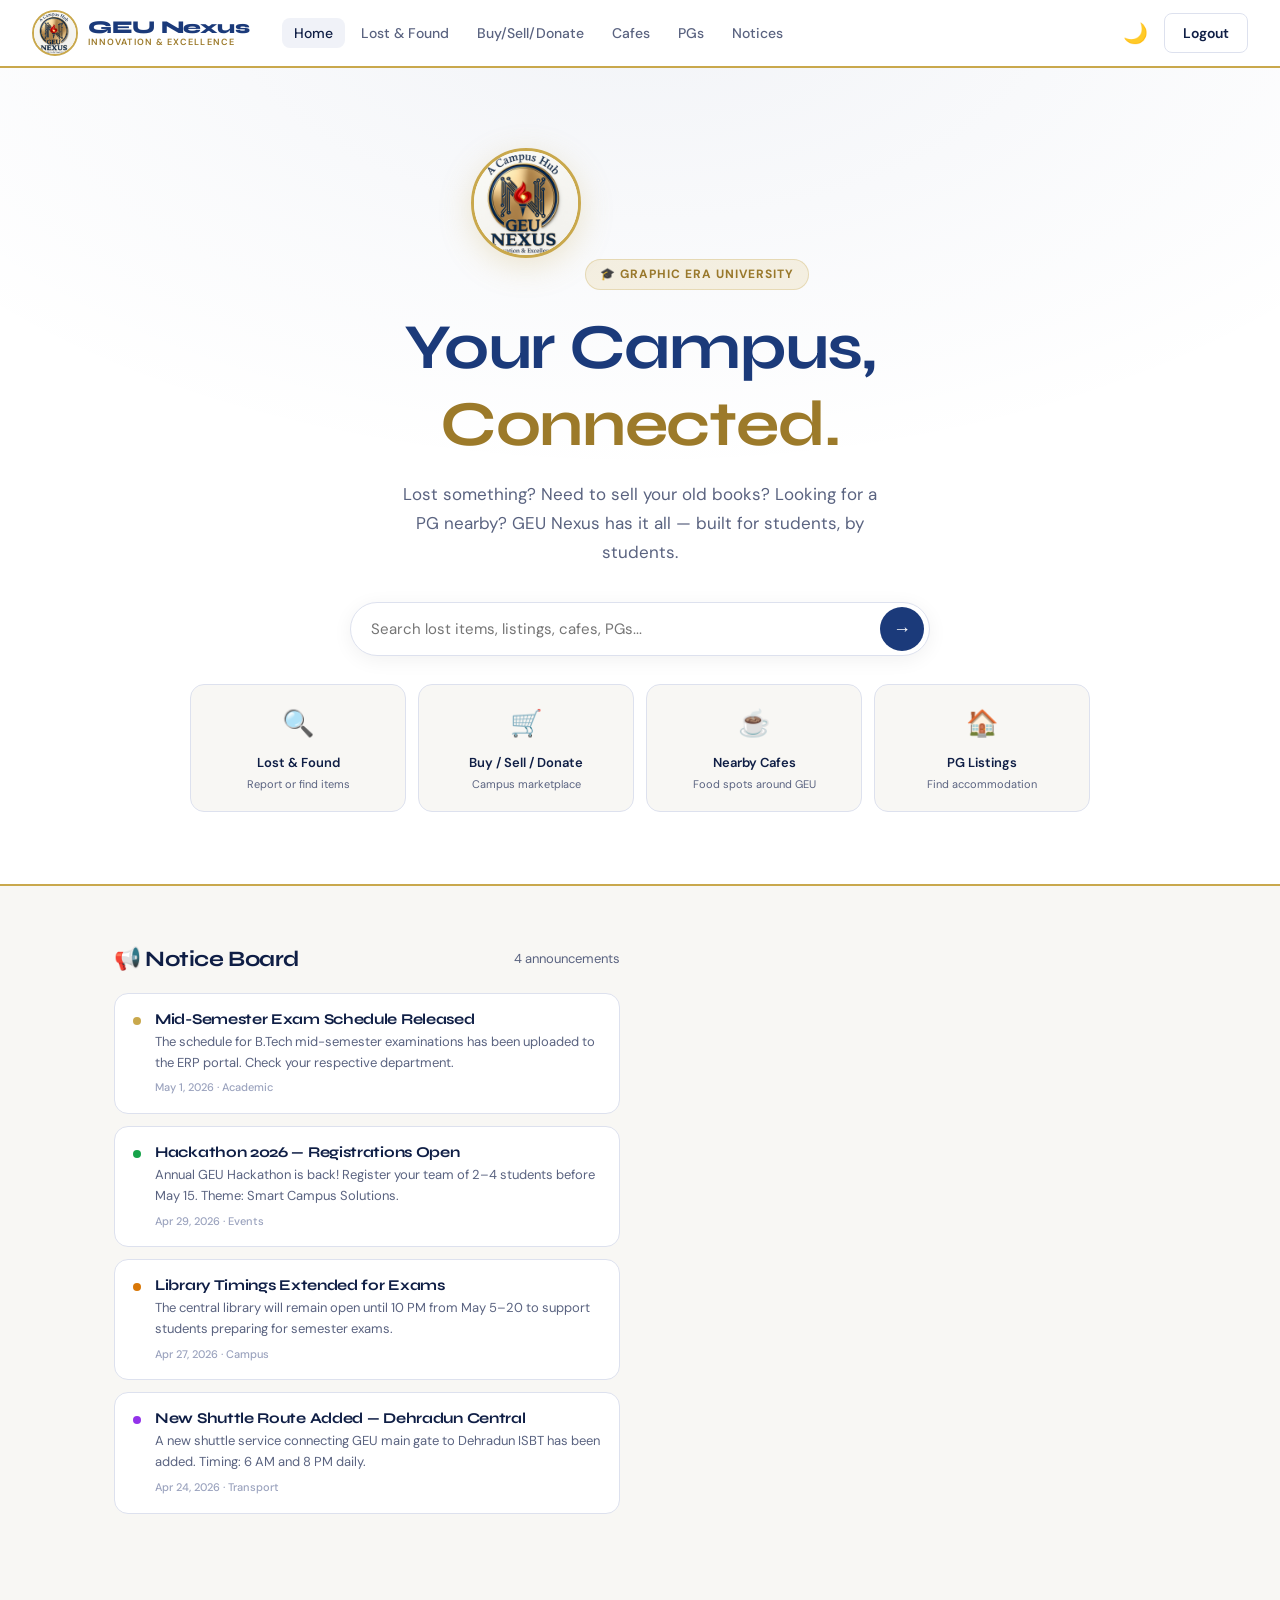
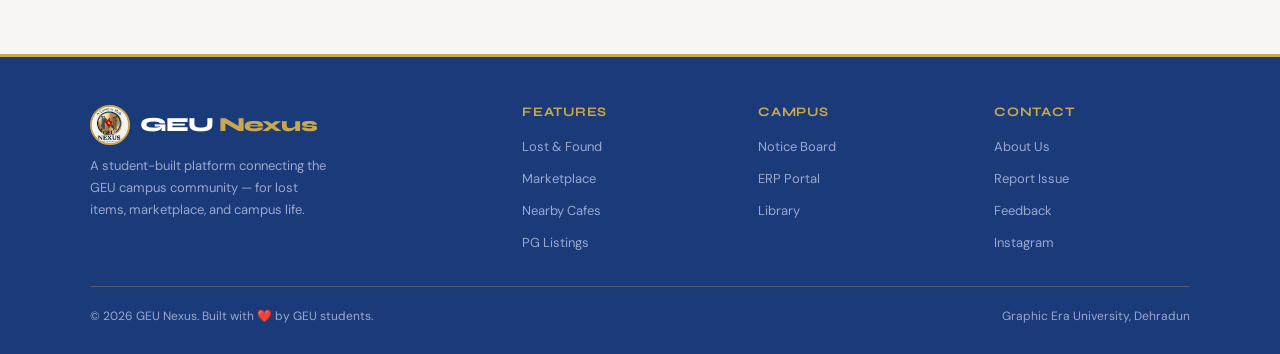
==== commit b7b9edb1: "Update styles" ====
--- a/index.html
+++ b/index.html
@@ -186,10 +186,11 @@
     <li><a href="pgs.html">PGs</a></li>
     <li><a href="#announcements">Notices</a></li>
   </ul>
-  <div class="nav-right">
-    <button class="hamburger" id="hamburger" aria-label="Menu">
-      <span></span><span></span><span></span>
-    </button>
+ <div class="nav-right" style="display: flex; align-items: center; gap: 8px;">
+    <button id="themeToggle" class="theme-toggle" onclick="toggleTheme()" title="Toggle Dark Mode">🌙</button>
+    
+    <a href="login.html" class="btn btn-outline">Logout</a>
+    <button class="hamburger" id="hamburger"><span></span><span></span><span></span></button>
   </div>
 </nav>
 
@@ -367,7 +368,6 @@
   document.getElementById('loginEmail').value = '';
   document.getElementById('loginPass').value = '';
   showToast('Logged out successfully.');
-}
 </script>
 </body>
 </html>
--- a/style.css
+++ b/style.css
@@ -408,3 +408,44 @@
 .delay-2 { animation-delay: 0.16s; }
 .delay-3 { animation-delay: 0.24s; }
 .delay-4 { animation-delay: 0.32s; }
+/* ==========================================
+   DARK MODE OVERRIDES
+   ========================================== */
+body.dark-theme {
+  /* Replace these with your actual CSS variable names if they are different */
+  --bg: #0F172A;
+  --surface: #1E293B;
+  --surface2: #334155;
+  --text: #F8FAFC;
+  --text-muted: #94A3B8;
+  --border: #334155;
+  --text-light: #64748B;
+}
+
+/* Ensure inputs and modals look good in dark mode */
+body.dark-theme input,
+body.dark-theme select,
+body.dark-theme textarea,
+body.dark-theme .modal {
+  background-color: var(--surface);
+  color: var(--text);
+  border-color: var(--border);
+  color-scheme: dark; /* Makes the default scrollbars and calendars dark! */
+}
+
+/* Theme Toggle Button Styling */
+.theme-toggle {
+  background: none;
+  border: none;
+  font-size: 20px;
+  cursor: pointer;
+  padding: 8px;
+  border-radius: 50%;
+  transition: background 0.3s ease;
+  display: flex;
+  align-items: center;
+  justify-content: center;
+}
+.theme-toggle:hover {
+  background: var(--surface2);
+}
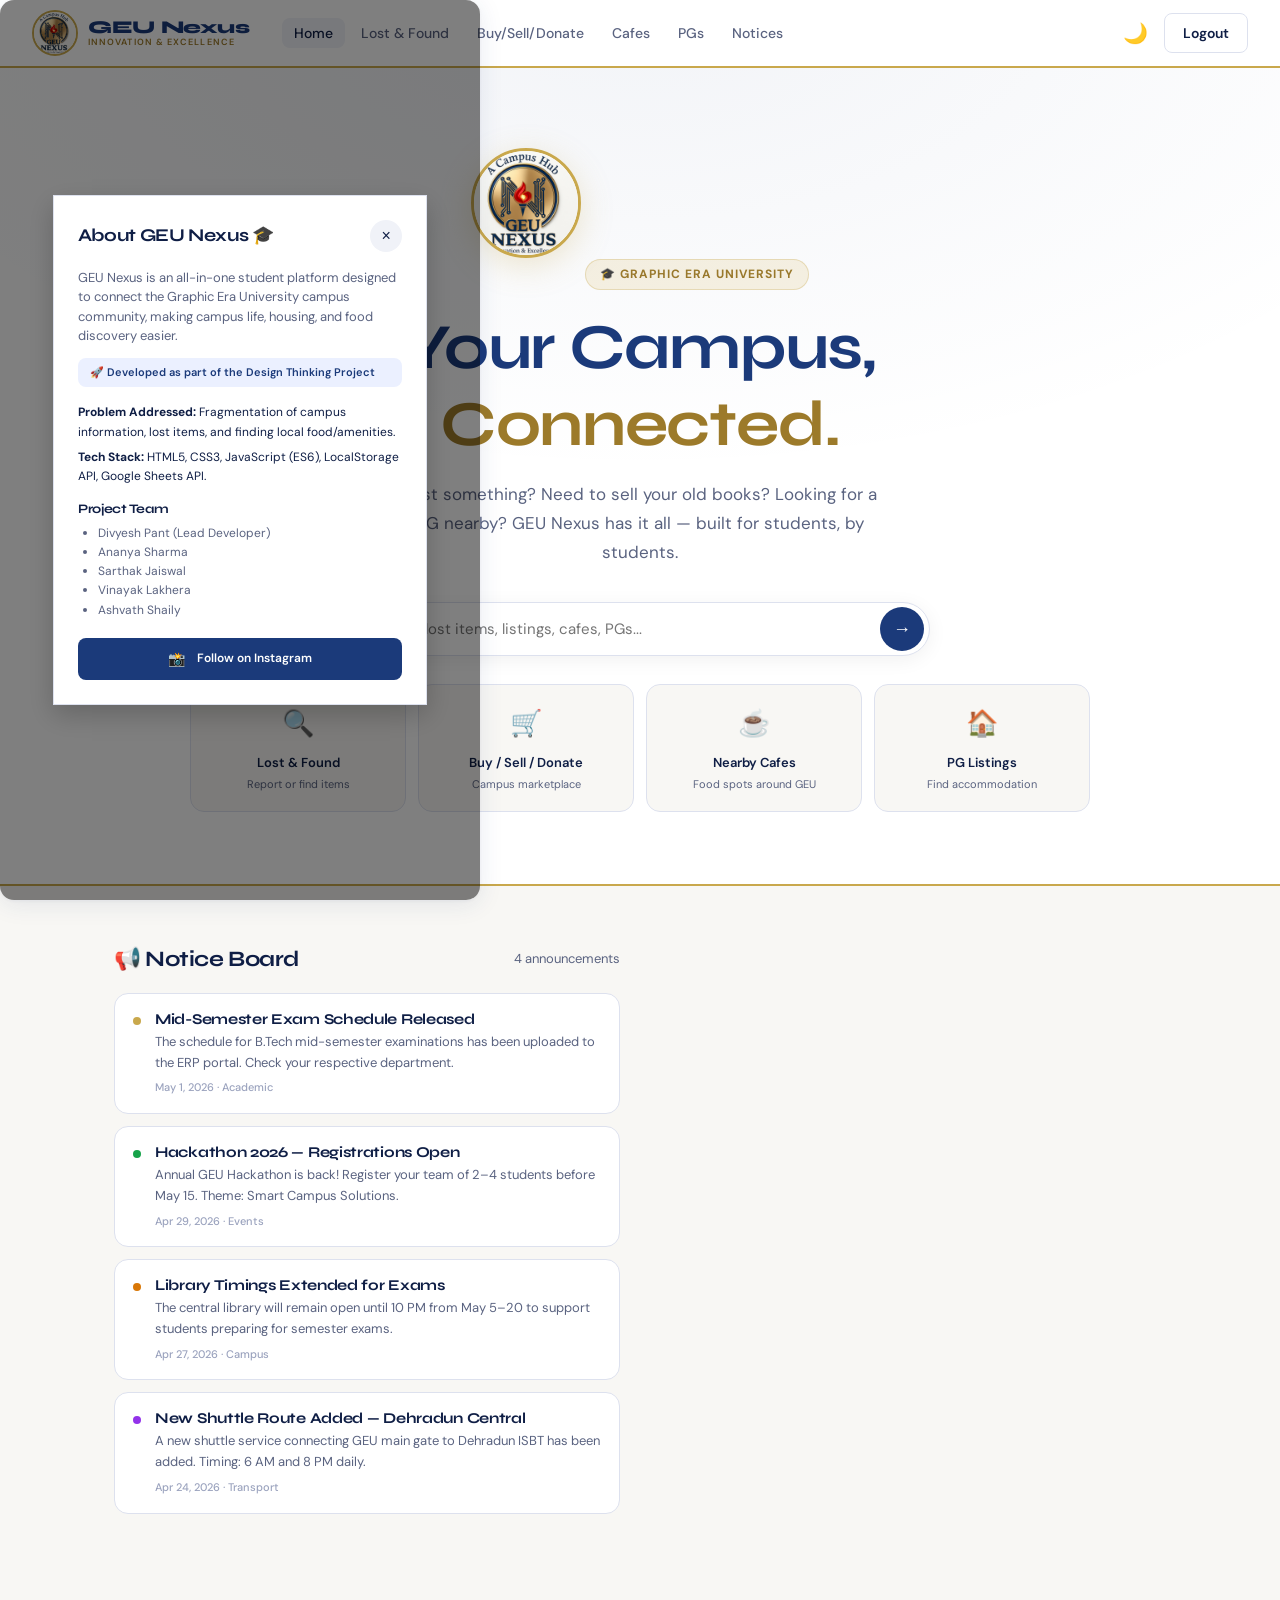
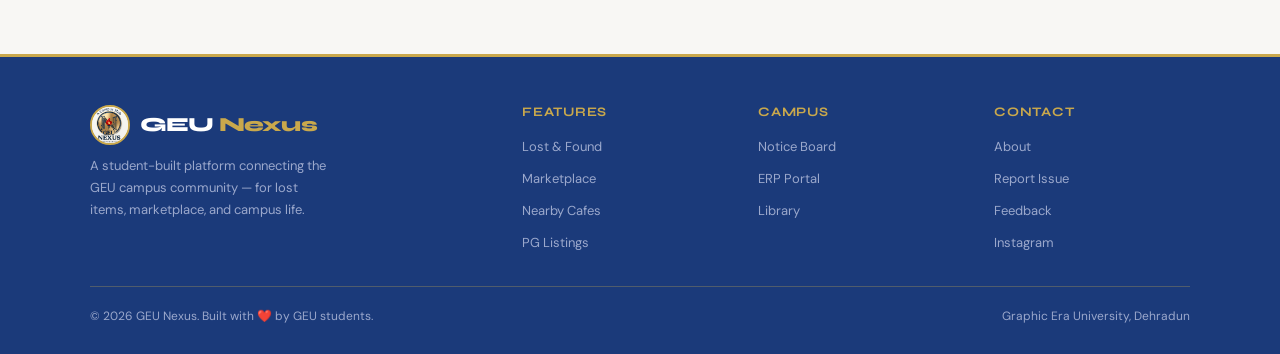
==== commit 5a07513b: "Update project" ====
--- a/index.html
+++ b/index.html
@@ -307,7 +307,7 @@
     <div class="footer-col">
       <h4>Contact</h4>
       <ul>
-        <li><a href="#">About Us</a></li>
+      <li><a href="javascript:openModal('aboutModal')">About</a></li>
         <li><a href="#">Report Issue</a></li>
         <li><a href="#">Feedback</a></li>
         <li><a href="#">Instagram</a></li>
@@ -369,5 +369,41 @@
   document.getElementById('loginPass').value = '';
   showToast('Logged out successfully.');
 </script>
+<div id="aboutModal" class="modal" style="display:none; position:fixed; top:0; left:0; width:100%; height:100%; background:rgba(0,0,0,0.5); align-items:center; justify-content:center; z-index:1000;">
+  <div class="modal-content" style="background:var(--surface); padding:24px; border-radius:var(--radius-lg); width:90%; max-width:480px; border:1px solid var(--border); box-shadow:0 10px 25px rgba(0,0,0,0.2);">
+    <div style="display:flex; justify-content:space-between; align-items:center; margin-bottom:16px;">
+      <h3 style="font-size:18px; font-family:'Syne', sans-serif;">About GEU Nexus 🎓</h3>
+      <button onclick="closeModal('aboutModal')" style="background:var(--surface2); border:none; width:32px; height:32px; border-radius:50%; cursor:pointer; font-size:16px; color:var(--text);">×</button>
+    </div>
+    
+    <p style="font-size:13px; color:var(--text-muted); line-height:1.5; margin-bottom:12px;">
+      GEU Nexus is an all-in-one student platform designed to connect the Graphic Era University campus community, making campus life, housing, and food discovery easier.
+    </p>
+
+    <div style="background:var(--accent-light); color:var(--accent); font-size:11px; font-weight:600; padding:6px 12px; border-radius:var(--radius-sm); margin-bottom:16px; border:1px solid rgba(var(--accent-rgb), 0.2);">
+      🚀 Developed as part of the Design Thinking Project
+    </div>
+    
+    <div style="font-size: 12px; color: var(--text); margin-bottom: 16px; line-height: 1.6;">
+      <div><strong>Problem Addressed:</strong> Fragmentation of campus information, lost items, and finding local food/amenities.</div>
+      <div style="margin-top: 6px;"><strong>Tech Stack:</strong> HTML5, CSS3, JavaScript (ES6), LocalStorage API, Google Sheets API.</div>
+    </div>
+
+    <h4 style="font-size:13px; margin-bottom:6px; font-weight:700; color:var(--text);">Project Team</h4>
+    <ul style="font-size:12px; color:var(--text-muted); margin-bottom:18px; padding-left:20px; line-height:1.6;">
+      <li>Divyesh Pant (Lead Developer)</li>
+      <li>Ananya Sharma</li>
+      <li>Sarthak Jaiswal</li>
+      <li>Vinayak Lakhera</li>
+      <li>Ashvath Shaily</li>
+    </ul>
+
+    <div style="display:flex; gap:10px;">
+      <a href="https://www.instagram.com/geu_nexus?igsh=MWMzbzMxN2RkOHRjcw==" target="_blank" class="btn btn-primary" style="flex:1; justify-content:center; font-size:12px; padding:10px;">
+        <span style="font-size:14px; margin-right:6px;">📸</span> Follow on Instagram
+      </a>
+    </div>
+  </div>
+</div>
 </body>
 </html>
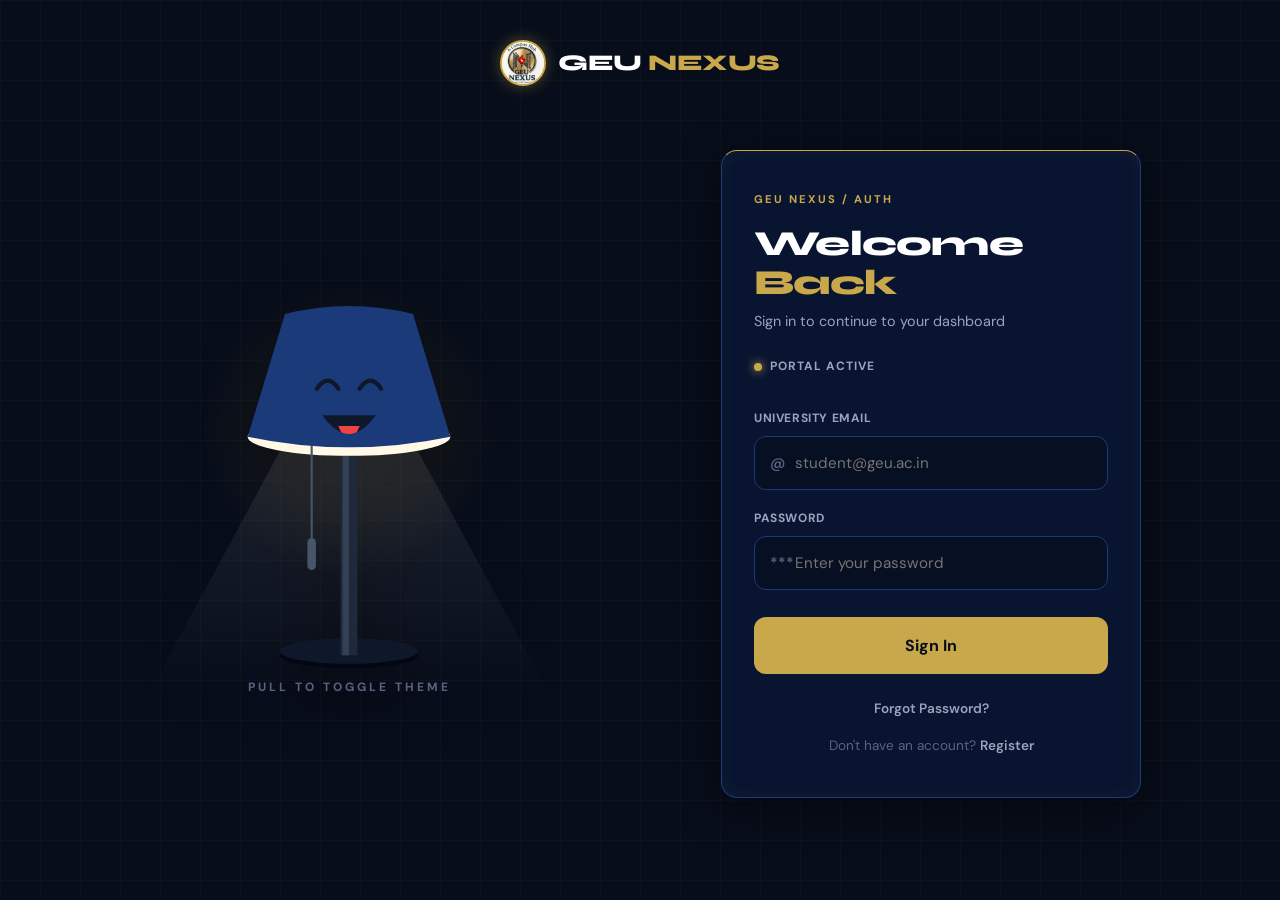
==== commit c82d3baa: "Update project" ====
--- a/index.html
+++ b/index.html
@@ -6,178 +6,138 @@
   <title>GEU Nexus — Your Campus, Connected</title>
   <link rel="stylesheet" href="style.css" />
   <style>
-    /* ── HERO ── */
-    .hero {
-      background: var(--surface);
-      border-bottom: 2px solid var(--gold);
-      padding: 80px 24px 72px;
+    /* --- HOME PAGE SECTIONS --- */
+    .hero-section {
       text-align: center;
+      padding: 80px 20px 60px;
+      background: radial-gradient(circle at top, var(--surface2), var(--bg));
+      border-bottom: 1px solid var(--border);
       position: relative;
       overflow: hidden;
     }
-    .hero::before {
-      content: '';
-      position: absolute; inset: 0;
-      background: radial-gradient(ellipse 70% 60% at 50% -10%, rgba(27,58,122,0.06), transparent);
-    }
-    .hero-eyebrow {
-      display: inline-flex; align-items: center; gap: 6px;
-      background: var(--gold-light);
-      color: var(--gold-dark);
-      font-size: 12px; font-weight: 700;
-      letter-spacing: 0.08em; text-transform: uppercase;
-      padding: 5px 14px; border-radius: 100px;
-      margin-bottom: 20px;
-      border: 1px solid rgba(201,168,76,0.3);
-    }
-    .hero h1 {
-      font-size: clamp(36px, 6vw, 64px);
-      color: var(--accent);
-      max-width: 700px; margin: 0 auto 16px;
-    }
-    .hero h1 span { color: var(--gold-dark); }
-    .hero p {
-      font-size: 17px; color: var(--text-muted);
-      max-width: 480px; margin: 0 auto 36px;
-      line-height: 1.7;
-    }
-
-    /* Search bar */
-    .hero-search {
-      position: relative; max-width: 580px; margin: 0 auto 28px;
-    }
-    .hero-search input {
-      width: 100%;
-      padding: 16px 56px 16px 20px;
-      border: 1.5px solid var(--border);
-      border-radius: 100px;
-      font-family: 'DM Sans', sans-serif;
-      font-size: 15px; color: var(--text);
-      background: white;
-      outline: none;
-      box-shadow: 0 4px 20px rgba(0,0,0,0.06);
-      transition: border-color var(--transition), box-shadow var(--transition);
-    }
-    .hero-search input:focus {
-      border-color: var(--gold);
-      box-shadow: 0 4px 20px rgba(201,168,76,0.15);
-    }
-    .hero-search button {
-      position: absolute; right: 6px; top: 50%;
-      transform: translateY(-50%);
-      background: var(--accent); color: white;
-      border: none; border-radius: 100px;
-      width: 44px; height: 44px;
-      display: flex; align-items: center; justify-content: center;
-      cursor: pointer; font-size: 18px;
-      transition: all var(--transition);
-    }
-    .hero-search button:hover { background: var(--accent-dark); }
-
-    .search-results {
-      position: absolute; top: calc(100% + 8px); left: 0; right: 0;
-      background: white; border: 1px solid var(--border);
-      border-radius: var(--radius); box-shadow: var(--shadow-md);
-      max-height: 280px; overflow-y: auto;
-      display: none; text-align: left;
-      z-index: 10;
-    }
-    .search-results.open { display: block; }
-    .search-item {
-      display: flex; align-items: center; gap: 12px;
-      padding: 12px 16px; font-size: 14px;
-      cursor: pointer; transition: background var(--transition);
-      border-bottom: 1px solid var(--border);
-    }
-    .search-item:last-child { border-bottom: none; }
-    .search-item:hover { background: var(--bg); }
-    .search-item .si-cat {
-      font-size: 11px; font-weight: 600;
-      color: var(--accent); letter-spacing: 0.06em;
-      text-transform: uppercase; min-width: 70px;
-    }
-    .search-item .si-name { font-weight: 500; }
-    .search-item .si-sub { color: var(--text-muted); font-size: 12px; }
-
-    /* Quick tiles */
-    .quick-tiles {
-      max-width: 900px; margin: 0 auto;
-      display: grid; grid-template-columns: repeat(4, 1fr); gap: 12px;
-    }
-    .quick-tile {
-      background: var(--bg);
-      border: 1.5px solid var(--border);
-      border-radius: var(--radius);
-      padding: 18px 14px;
-      text-align: center; cursor: pointer;
-      transition: all var(--transition);
-      text-decoration: none; color: inherit;
-      display: block;
-    }
-    .quick-tile:hover {
-      background: white; border-color: var(--gold);
-      box-shadow: 0 4px 16px rgba(201,168,76,0.15);
-      transform: translateY(-2px);
-    }
-    .quick-tile .icon { font-size: 26px; margin-bottom: 8px; }
-    .quick-tile .label { font-size: 13px; font-weight: 600; color: var(--text); }
-    .quick-tile .sublabel { font-size: 11px; color: var(--text-muted); margin-top: 2px; }
-
-    /* ── SECTION ── */
-    .home-sections {
-      max-width: 1100px; margin: 0 auto;
-      padding: 60px 24px;
-      display: grid; grid-template-columns: 1fr 1fr; gap: 40px;
-    }
-
-    /* Announcements */
-    .announce-card {
+
+    .hero-title {
+      font-family: 'Syne', sans-serif;
+      font-size: clamp(36px, 6vw, 56px);
+      font-weight: 800;
+      line-height: 1.2;
+      margin-bottom: 16px;
+      background: linear-gradient(135deg, var(--accent), #f472b6);
+      -webkit-background-clip: text;
+      -webkit-text-fill-color: transparent;
+    }
+
+    .hero-subtitle {
+      font-size: 18px;
+      color: var(--text-muted);
+      max-width: 650px;
+      margin: 0 auto 30px;
+      line-height: 1.6;
+    }
+
+    /* Bento Grid (Features) */
+    .bento-grid {
+      display: grid;
+      grid-template-columns: repeat(auto-fit, minmax(280px, 1fr));
+      gap: 20px;
+      padding: 40px 0;
+    }
+
+    .bento-card {
       background: var(--surface);
       border: 1px solid var(--border);
-      border-radius: var(--radius);
-      padding: 16px 18px;
-      display: flex; gap: 14px;
-      align-items: flex-start;
-      transition: all var(--transition);
-    }
-    .announce-card:hover { box-shadow: var(--shadow); }
-    .announce-dot {
-      width: 8px; height: 8px; border-radius: 50%;
-      background: var(--gold); flex-shrink: 0; margin-top: 7px;
-    }
-    .announce-card h4 { font-size: 15px; margin-bottom: 4px; }
-    .announce-card p { font-size: 13px; color: var(--text-muted); line-height: 1.6; }
-    .announce-card .date { font-size: 11px; color: var(--text-light); margin-top: 6px; font-weight: 500; }
-
-
-    .profile-card.show { display: block; }
-    .profile-avatar {
-      width: 52px; height: 52px; border-radius: 50%;
+      border-radius: 24px;
+      padding: 30px;
+      transition: all 0.3s cubic-bezier(0.25, 0.8, 0.25, 1);
+      text-decoration: none;
+      color: var(--text);
+      display: flex;
+      flex-direction: column;
+      position: relative;
+      overflow: hidden;
+    }
+
+    .bento-card:hover {
+      transform: translateY(-5px);
+      box-shadow: 0 15px 30px rgba(0,0,0,0.08);
+      border-color: var(--accent);
+    }
+
+    .bento-icon {
+      font-size: 48px;
+      margin-bottom: 16px;
+      display: inline-block;
+      transition: transform 0.3s ease;
+    }
+
+    .bento-card:hover .bento-icon {
+      transform: scale(1.1) rotate(-5deg);
+    }
+
+    .bento-card h3 {
+      font-size: 20px;
+      margin-bottom: 8px;
+      font-family: 'Syne', sans-serif;
+    }
+
+    .bento-card p {
+      font-size: 14px;
+      color: var(--text-muted);
+      line-height: 1.5;
+    }
+
+    /* Animated Notice Marquee */
+    .notice-marquee {
       background: var(--accent);
-      display: flex; align-items: center; justify-content: center;
-      color: var(--gold); font-size: 20px; font-weight: 700;
-      margin-bottom: 12px;
-      font-family: 'Syne', sans-serif;
-      border: 2px solid var(--gold);
-    }
-    .profile-card h3 { font-size: 16px; }
-    .profile-card .meta { font-size: 13px; color: var(--text-muted); margin-top: 4px; line-height: 1.6; }
-    .profile-card .logout {
-      margin-top: 14px; font-size: 13px; color: var(--danger);
-      cursor: pointer; font-weight: 600;
-    }
-
-    @media (max-width: 768px) {
-      .quick-tiles { grid-template-columns: repeat(2, 1fr); }
-      .home-sections { grid-template-columns: 1fr; padding: 32px 16px; }
+      color: white;
+      padding: 10px 0;
+      overflow: hidden;
+      white-space: nowrap;
+      display: flex;
+      align-items: center;
+      font-size: 14px;
+      font-weight: 600;
+    }
+
+    .notice-content {
+      display: inline-block;
+      padding-left: 100%;
+      animation: marquee 25s linear infinite;
+    }
+
+    @keyframes marquee {
+      0% { transform: translate(0, 0); }
+      100% { transform: translate(-100%, 0); }
+    }
+
+    /* Make the Marketplace card span 2 columns on wide screens */
+    @media (min-width: 768px) {
+      .bento-card.large {
+        grid-column: span 2;
+        flex-direction: row;
+        align-items: center;
+        gap: 30px;
+      }
+      .bento-card.large .bento-icon { font-size: 80px; margin-bottom: 0; }
     }
   </style>
 </head>
 <body>
 
-<!-- NAVBAR -->
+<div class="notice-marquee">
+  <div class="notice-content">
+    🚨 END-Semester Exam Schedule Released on ERP 📅 Hackathon 2026 Registrations Open 📚 Library Timings Extended to 10 PM 🚌 New Shuttle Route Added for Dehradun Central
+  </div>
+</div>
+
 <nav class="navbar">
-  <a href="index.html" class="nav-logo"><img src="logo.png" alt="GEU Nexus Logo"><div class="nav-logo-text"><span class="name">GEU Nexus</span><span class="sub">Innovation &amp; Excellence</span></div></a>
+  <a href="index.html" class="nav-logo">
+    <img src="logo.png" alt="GEU Nexus Logo" onerror="this.style.display='none'">
+    <div class="nav-logo-text">
+      <span class="name">GEU Nexus</span>
+      <span class="sub">Innovation & Excellence</span>
+    </div>
+  </a>
   <ul class="nav-links" id="navLinks">
     <li><a href="index.html" class="active">Home</a></li>
     <li><a href="lost-found.html">Lost & Found</a></li>
@@ -186,132 +146,156 @@
     <li><a href="pgs.html">PGs</a></li>
     <li><a href="#announcements">Notices</a></li>
   </ul>
- <div class="nav-right" style="display: flex; align-items: center; gap: 8px;">
+  <div class="nav-right" style="display: flex; align-items: center; gap: 8px;">
     <button id="themeToggle" class="theme-toggle" onclick="toggleTheme()" title="Toggle Dark Mode">🌙</button>
-    
     <a href="login.html" class="btn btn-outline">Logout</a>
     <button class="hamburger" id="hamburger"><span></span><span></span><span></span></button>
   </div>
 </nav>
 
-<!-- HERO -->
-<section class="hero">
-  <img src="logo.png" alt="GEU Nexus" class="fade-up" style="height:110px;width:110px;object-fit:contain;border-radius:50%;border:3px solid var(--gold);box-shadow:0 8px 32px rgba(201,168,76,0.25);margin-bottom:20px;background:white;">
-  <div class="hero-eyebrow">🎓 Graphic Era University</div>
-  <h1 class="fade-up">Your Campus,<br><span>Connected.</span></h1>
-  <p class="fade-up delay-1">Lost something? Need to sell your old books? Looking for a PG nearby? GEU Nexus has it all — built for students, by students.</p>
-
-  <div class="hero-search fade-up delay-2">
-    <input type="text" id="heroSearch" placeholder="Search lost items, listings, cafes, PGs..." autocomplete="off" />
-    <button onclick="doSearch()">→</button>
-    <div class="search-results" id="searchResults"></div>
-  </div>
-
-  <div class="quick-tiles fade-up delay-3">
-    <a href="lost-found.html" class="quick-tile">
-      <div class="icon">🔍</div>
-      <div class="label">Lost & Found</div>
-      <div class="sublabel">Report or find items</div>
-    </a>
-    <a href="marketplace.html" class="quick-tile">
-      <div class="icon">🛒</div>
-      <div class="label">Buy / Sell / Donate</div>
-      <div class="sublabel">Campus marketplace</div>
-    </a>
-    <a href="cafes.html" class="quick-tile">
-      <div class="icon">☕</div>
-      <div class="label">Nearby Cafes</div>
-      <div class="sublabel">Food spots around GEU</div>
-    </a>
-    <a href="pgs.html" class="quick-tile">
-      <div class="icon">🏠</div>
-      <div class="label">PG Listings</div>
-      <div class="sublabel">Find accommodation</div>
-    </a>
+<header class="hero-section">
+  <h1 class="hero-title">🎓 Graphic Era University</h1>
+  <p class="hero-subtitle"><b>Your Campus, Connected.</b><br>Lost something? Need to sell your old books? Looking for a PG nearby? GEU Nexus has it all — built for students, by students.</p>
+  
+  <div style="display: flex; justify-content: center; gap: 12px; flex-wrap: wrap;">
+    <a href="marketplace.html" class="btn btn-primary" style="font-size: 16px; padding: 12px 24px;">🛒 Explore Marketplace</a>
+    <a href="lost-found.html" class="btn btn-outline" style="font-size: 16px; padding: 12px 24px;">🔍 Report Lost Item</a>
+  </div>
+</header>
+
+<section style="max-width: 1100px; margin: 40px auto 0; padding: 0 20px;">
+  <div style="background: var(--surface); border: 1px solid var(--border); border-radius: 24px; padding: 32px; box-shadow: 0 4px 20px rgba(0,0,0,0.03);">
+    <div style="display: flex; flex-direction: column; gap: 16px;">
+      <span style="background: var(--accent-light); color: var(--accent); font-size: 11px; font-weight: 700; padding: 4px 12px; border-radius: var(--radius-sm); width: fit-content; text-transform: uppercase; letter-spacing: 0.05em;">
+        About the Platform
+      </span>
+      <h2 style="font-family: 'Syne', sans-serif; font-size: 24px;">Welcome to GEU Nexus 🎓</h2>
+      <p style="font-size: 14px; color: var(--text-muted); line-height: 1.6; max-width: 800px;">
+        GEU Nexus is an all-in-one student-built hub created to connect the Graphic Era University campus community. Whether it's finding lost items, searching for verified PGs, discovering local cafes, or getting affordable gear via the marketplace, Nexus makes campus life significantly easier.
+      </p>
+      
+      <div style="display: flex; gap: 24px; flex-wrap: wrap; margin-top: 8px; font-size: 12px; color: var(--text-light); font-weight: 500;">
+        <span>🚀 Developed for the Design Thinking Project</span>
+        <span>•</span>
+        <span>👥 Open Source & Built by Students</span>
+      </div>
+    </div>
   </div>
 </section>
 
-<!-- MAIN CONTENT -->
-<div class="home-sections">
-
-  <!-- ANNOUNCEMENTS -->
-  <div id="announcements">
-    <div style="display:flex;align-items:center;justify-content:space-between;margin-bottom:20px;">
-      <h2 style="font-size:22px;">📢 Notice Board</h2>
-      <span style="font-size:13px;color:var(--text-muted);">4 announcements</span>
-    </div>
-    <div style="display:flex;flex-direction:column;gap:12px;">
-      <div class="announce-card">
-        <div class="announce-dot"></div>
+<div class="page-wrap" style="padding-top: 20px;">
+  <main class="main-content" style="max-width: 100%;">
+    
+    <div class="bento-grid">
+      
+      <a href="marketplace.html" class="bento-card large" style="background: linear-gradient(135deg, rgba(190, 24, 93, 0.05), rgba(190, 24, 93, 0.15)); border-color: rgba(190, 24, 93, 0.3);">
+        <div class="bento-icon">🛒</div>
         <div>
-          <h4>Mid-Semester Exam Schedule Released</h4>
-          <p>The schedule for B.Tech mid-semester examinations has been uploaded to the ERP portal. Check your respective department.</p>
-          <div class="date">May 1, 2026 · Academic</div>
+          <h3 style="font-size: 24px;">Buy / Sell / Donate</h3>
+          <p>Campus marketplace for all your needs. Buy, sell, or rent textbooks, drafters, and hostel gear directly from your seniors. Check out the new <b>Midnight Bounties</b> and <b>Mystery Items</b>!</p>
+          <span class="badge badge-sell" style="margin-top: 12px;">Live Updates via Google Sheets</span>
+        </div>
+      </a>
+
+      <a href="lost-found.html" class="bento-card">
+        <div class="bento-icon">❓</div>
+        <h3>Lost & Found</h3>
+        <p>Report or find missing items. Let the campus community help you get your belongings back.</p>
+      </a>
+
+      <a href="pgs.html" class="bento-card">
+        <div class="bento-icon">🏠</div>
+        <h3>PG Listings</h3>
+        <p>Find student-reviewed PGs and hostels near GEU with details on rent, WiFi, and meal availability.</p>
+      </a>
+
+      <a href="cafes.html" class="bento-card">
+        <div class="bento-icon">☕</div>
+        <h3>Nearby Cafes</h3>
+        <p>Discover the best Maggi spots, top-rated cafes, and food joints right outside the university.</p>
+      </a>
+
+      <div class="bento-card" style="border: 2px dashed var(--border); display: flex; justify-content: center; align-items: center; text-align: center;">
+        <div>
+          <div class="bento-icon" style="font-size: 32px;">🚀</div>
+          <h3>More Coming Soon</h3>
+          <p style="font-size: 12px; margin-top: 8px;">Event Calendars, Study Groups & More!</p>
         </div>
       </div>
-      <div class="announce-card">
-        <div class="announce-dot" style="background:#16A34A"></div>
-        <div>
-          <h4>Hackathon 2026 — Registrations Open</h4>
-          <p>Annual GEU Hackathon is back! Register your team of 2–4 students before May 15. Theme: Smart Campus Solutions.</p>
-          <div class="date">Apr 29, 2026 · Events</div>
+    </div>
+
+    <section id="announcements" style="margin-top: 20px;">
+        <h2 style="font-family: 'Syne', sans-serif; margin-bottom: 20px; font-size: 28px;">📢 Notice Board</h2>
+        <div class="card-grid" style="grid-template-columns: repeat(auto-fit, minmax(280px, 1fr));">
+            <div class="card">
+                <h4 style="font-size: 16px;">END-Semester Exam Schedule Released</h4>
+                <p style="font-size: 13px; color: var(--text-muted); margin: 8px 0; line-height: 1.5;">The schedule for B.Tech End-semester examinations has been uploaded to the ERP portal. Check your respective department.</p>
+                <span style="font-size: 11px; color: var(--text-light); font-weight: bold;">May 1, 2026 · Academic</span>
+            </div>
+            <div class="card">
+                <h4 style="font-size: 16px;">Hackathon 2026 — Registrations Open</h4>
+                <p style="font-size: 13px; color: var(--text-muted); margin: 8px 0; line-height: 1.5;">Annual GEU Hackathon is back! Register your team of 2–4 students before 20 MARCH . Theme: Smart Campus Solutions.</p>
+                <span style="font-size: 11px; color: var(--text-light); font-weight: bold;">FEB 20, 2026 · Events</span>
+            </div>
+            <div class="card">
+                <h4 style="font-size: 16px;">Library Timings Extended for Exams</h4>
+                <p style="font-size: 13px; color: var(--text-muted); margin: 8px 0; line-height: 1.5;">The central library will remain open until 10 PM from May 5–20 to support students preparing for semester exams.</p>
+                <span style="font-size: 11px; color: var(--text-light); font-weight: bold;">Apr 27, 2026 · Campus</span>
+            </div>
+            <div class="card">
+                <h4 style="font-size: 16px;">New Shuttle Route Added</h4>
+                <p style="font-size: 13px; color: var(--text-muted); margin: 8px 0; line-height: 1.5;">A new shuttle service connecting GEU main gate to Dehradun ISBT has been added. Timing: 6 AM and 8 PM daily.</p>
+                <span style="font-size: 11px; color: var(--text-light); font-weight: bold;">Apr 24, 2026 · Transport</span>
+            </div>
+            <div class="card">
+                <h4 style="font-size: 16px;">Campus Placement Drive 2026</h4>
+                <p style="font-size: 13px; color: var(--text-muted); margin: 8px 0; line-height: 1.5;">Pre-placement talks for B.Tech CSE (7th Sem) will be held in the main auditorium on May 8. Bring 2 copies of your resume.</p>
+                <span style="font-size: 11px; color: var(--text-light); font-weight: bold;">May 3, 2026 · Placement Cell</span>
+            </div>
+            <div class="card">
+                <h4 style="font-size: 16px;">Sports Meet Registration</h4>
+                <p style="font-size: 13px; color: var(--text-muted); margin: 8px 0; line-height: 1.5;">The annual inter-departmental basketball tournament starts next week. Register your team before Friday at the sports complex.</p>
+                <span style="font-size: 11px; color: var(--text-light); font-weight: bold;">May 2, 2026 · Sports</span>
+            </div>
         </div>
-      </div>
-      <div class="announce-card">
-        <div class="announce-dot" style="background:#D97706"></div>
-        <div>
-          <h4>Library Timings Extended for Exams</h4>
-          <p>The central library will remain open until 10 PM from May 5–20 to support students preparing for semester exams.</p>
-          <div class="date">Apr 27, 2026 · Campus</div>
-        </div>
-      </div>
-      <div class="announce-card">
-        <div class="announce-dot" style="background:#9333EA"></div>
-        <div>
-          <h4>New Shuttle Route Added — Dehradun Central</h4>
-          <p>A new shuttle service connecting GEU main gate to Dehradun ISBT has been added. Timing: 6 AM and 8 PM daily.</p>
-          <div class="date">Apr 24, 2026 · Transport</div>
-        </div>
-      </div>
-    </div>
-  </div>
-
-
-
+    </section>
+  </main>
 </div>
 
-<!-- FOOTER -->
 <footer>
   <div class="footer-inner">
     <div class="footer-brand">
-      <div style="display:flex;align-items:center;gap:10px;margin-bottom:10px;"><img src="logo.png" alt="Logo" style="height:40px;width:40px;object-fit:contain;border-radius:50%;border:2px solid var(--gold);background:white;"><div class="logo" style="margin-bottom:0">GEU <span>Nexus</span></div></div>
-      <p>A student-built platform connecting the GEU campus community — for lost items, marketplace, and campus life.</p>
+        <div style="display:flex;align-items:center;gap:10px;margin-bottom:10px;">
+            <img src="logo.png" alt="Logo" style="height:40px;width:40px;object-fit:contain;border-radius:50%;border:2px solid var(--gold);background:white;">
+            <div class="logo" style="margin-bottom:0">GEU <span>Nexus</span></div>
+        </div>
+        <p>A student-built platform connecting the GEU campus community — for lost items, marketplace, and campus life.</p>
     </div>
     <div class="footer-col">
-      <h4>Features</h4>
-      <ul>
-        <li><a href="lost-found.html">Lost & Found</a></li>
-        <li><a href="marketplace.html">Marketplace</a></li>
-        <li><a href="cafes.html">Nearby Cafes</a></li>
-        <li><a href="pgs.html">PG Listings</a></li>
-      </ul>
+        <h4>Features</h4>
+        <ul>
+          <li><a href="lost-found.html">Lost & Found</a></li>
+          <li><a href="marketplace.html">Marketplace</a></li>
+          <li><a href="cafes.html">Cafes</a></li>
+          <li><a href="pgs.html">PGs</a></li>
+        </ul>
     </div>
     <div class="footer-col">
-      <h4>Campus</h4>
-      <ul>
-        <li><a href="#announcements">Notice Board</a></li>
-        <li><a href="#">ERP Portal</a></li>
-        <li><a href="#">Library</a></li>
-      </ul>
+        <h4>Campus</h4>
+        <ul>
+          <li><a href="#announcements">Notices</a></li>
+          <li><a href="https://erp.geu.ac.in/" target="_blank">ERP Portal 🚀</a></li>
+          <li><a href="login.html">Logout</a></li>
+        </ul>
     </div>
     <div class="footer-col">
-      <h4>Contact</h4>
-      <ul>
-      <li><a href="javascript:openModal('aboutModal')">About</a></li>
-        <li><a href="#">Report Issue</a></li>
-        <li><a href="#">Feedback</a></li>
-        <li><a href="#">Instagram</a></li>
-      </ul>
+        <h4>Contact</h4>
+        <ul>
+          <li><a href="javascript:openModal('aboutModal')">About</a></li>
+          <li><a href="https://docs.google.com/forms/d/e/1FAIpQLSen5QQnSCdfokcOlZZ3UShRDWKSzL5T266w-ZXNecOzE0ox9g/viewform" target="_blank">Report Issue</a></li>
+          <li><a href="https://docs.google.com/forms/d/e/1FAIpQLSen5QQnSCdfokcOlZZ3UShRDWKSzL5T266w-ZXNecOzE0ox9g/viewform" target="_blank">Feedback</a></li>
+          <li><a href="https://www.instagram.com/geu_nexus?igsh=MWMzbzMxN2RkOHRjcw==" target="_blank">Instagram</a></li>
+        </ul>
     </div>
   </div>
   <div class="footer-bottom">
@@ -320,55 +304,6 @@
   </div>
 </footer>
 
-<script src="app.js"></script>
-<script>
-const searchData = [
-  { cat:'Lost & Found', name:'Blue Water Bottle', sub:'Reported near Cafeteria Block', href:'lost-found.html' },
-  { cat:'Lost & Found', name:'Samsung Galaxy Buds', sub:'Lost at Library reading hall', href:'lost-found.html' },
-  { cat:'Lost & Found', name:'Student ID Card', sub:'Found at Main Gate', href:'lost-found.html' },
-  { cat:'Marketplace', name:'Engineering Mathematics Book', sub:'₹180 · 2nd Year CSE', href:'marketplace.html' },
-  { cat:'Marketplace', name:'Study Table (Free Donation)', sub:'Hostel Block A', href:'marketplace.html' },
-  { cat:'Marketplace', name:'Casio Scientific Calculator', sub:'₹350 · Good condition', href:'marketplace.html' },
-  { cat:'Cafe', name:'Campus Bites', sub:'50m from Main Gate · ⭐ 4.3', href:'cafes.html' },
-  { cat:'Cafe', name:'The GEU Grind', sub:'Inside campus · ⭐ 4.6', href:'cafes.html' },
-  { cat:'PG', name:'Sunrise PG for Boys', sub:'₹5500/mo · 200m from campus', href:'pgs.html' },
-  { cat:'PG', name:'GreenView Girls PG', sub:'₹6000/mo · AC rooms available', href:'pgs.html' },
-];
-
-const heroSearch = document.getElementById('heroSearch');
-const resultsBox = document.getElementById('searchResults');
-
-heroSearch.addEventListener('input', () => {
-  const q = heroSearch.value.trim().toLowerCase();
-  if (!q) { resultsBox.classList.remove('open'); return; }
-  const matches = searchData.filter(d =>
-    d.name.toLowerCase().includes(q) || d.cat.toLowerCase().includes(q) || d.sub.toLowerCase().includes(q)
-  );
-  if (!matches.length) { resultsBox.classList.remove('open'); return; }
-  resultsBox.innerHTML = matches.map(m => `
-    <a href="${m.href}" class="search-item">
-      <span class="si-cat">${m.cat}</span>
-      <div><div class="si-name">${m.name}</div><div class="si-sub">${m.sub}</div></div>
-    </a>
-  `).join('');
-  resultsBox.classList.add('open');
-});
-
-document.addEventListener('click', e => {
-  if (!heroSearch.contains(e.target) && !resultsBox.contains(e.target))
-    resultsBox.classList.remove('open');
-});
-
-function doSearch() {
-  const q = heroSearch.value.trim();
-  if (q) showToast(`Searching for "${q}"...`);
-}
-
-
-  document.getElementById('loginEmail').value = '';
-  document.getElementById('loginPass').value = '';
-  showToast('Logged out successfully.');
-</script>
 <div id="aboutModal" class="modal" style="display:none; position:fixed; top:0; left:0; width:100%; height:100%; background:rgba(0,0,0,0.5); align-items:center; justify-content:center; z-index:1000;">
   <div class="modal-content" style="background:var(--surface); padding:24px; border-radius:var(--radius-lg); width:90%; max-width:480px; border:1px solid var(--border); box-shadow:0 10px 25px rgba(0,0,0,0.2);">
     <div style="display:flex; justify-content:space-between; align-items:center; margin-bottom:16px;">
@@ -405,5 +340,7 @@
     </div>
   </div>
 </div>
+
+<script src="app.js"></script>
 </body>
-</html>
+</html>
--- a/style.css
+++ b/style.css
@@ -448,4 +448,120 @@
 }
 .theme-toggle:hover {
   background: var(--surface2);
-}+}
+/* --- NEW HOME PAGE STYLES --- */
+.hero-section {
+  text-align: center;
+  padding: 80px 20px 60px;
+  background: radial-gradient(circle at top, var(--surface2), var(--bg));
+  border-bottom: 1px solid var(--border);
+  position: relative;
+  overflow: hidden;
+}
+
+.hero-title {
+  font-family: 'Syne', sans-serif;
+  font-size: clamp(36px, 6vw, 56px);
+  font-weight: 800;
+  line-height: 1.1;
+  margin-bottom: 16px;
+  background: linear-gradient(135deg, var(--accent), #f472b6);
+  -webkit-background-clip: text;
+  -webkit-text-fill-color: transparent;
+}
+
+.hero-subtitle {
+  font-size: 18px;
+  color: var(--text-muted);
+  max-width: 600px;
+  margin: 0 auto 30px;
+  line-height: 1.6;
+}
+
+/* Bento Grid (Features) */
+.bento-grid {
+  display: grid;
+  grid-template-columns: repeat(auto-fit, minmax(280px, 1fr));
+  gap: 20px;
+  padding: 40px 20px;
+  max-width: 1100px;
+  margin: 0 auto;
+}
+
+.bento-card {
+  background: var(--surface);
+  border: 1px solid var(--border);
+  border-radius: 24px;
+  padding: 30px;
+  transition: all 0.3s cubic-bezier(0.25, 0.8, 0.25, 1);
+  text-decoration: none;
+  color: var(--text);
+  display: flex;
+  flex-direction: column;
+  position: relative;
+  overflow: hidden;
+}
+
+.bento-card:hover {
+  transform: translateY(-5px);
+  box-shadow: 0 15px 30px rgba(0,0,0,0.08);
+  border-color: var(--accent);
+}
+
+.bento-icon {
+  font-size: 48px;
+  margin-bottom: 16px;
+  display: inline-block;
+  transition: transform 0.3s ease;
+}
+
+.bento-card:hover .bento-icon {
+  transform: scale(1.1) rotate(-5deg);
+}
+
+.bento-card h3 {
+  font-size: 22px;
+  margin-bottom: 8px;
+  font-family: 'Syne', sans-serif;
+}
+
+.bento-card p {
+  font-size: 14px;
+  color: var(--text-muted);
+  line-height: 1.5;
+}
+
+/* Animated Notice Marquee */
+.notice-marquee {
+  background: var(--accent);
+  color: white;
+  padding: 10px 0;
+  overflow: hidden;
+  white-space: nowrap;
+  display: flex;
+  align-items: center;
+  font-size: 14px;
+  font-weight: 600;
+}
+
+.notice-content {
+  display: inline-block;
+  padding-left: 100%;
+  animation: marquee 20s linear infinite;
+}
+
+@keyframes marquee {
+  0% { transform: translate(0, 0); }
+  100% { transform: translate(-100%, 0); }
+}
+
+/* Make the Marketplace card span 2 columns on wide screens */
+@media (min-width: 768px) {
+  .bento-card.large {
+    grid-column: span 2;
+    flex-direction: row;
+    align-items: center;
+    gap: 30px;
+  }
+  .bento-card.large .bento-icon { font-size: 80px; margin-bottom: 0; }
+}
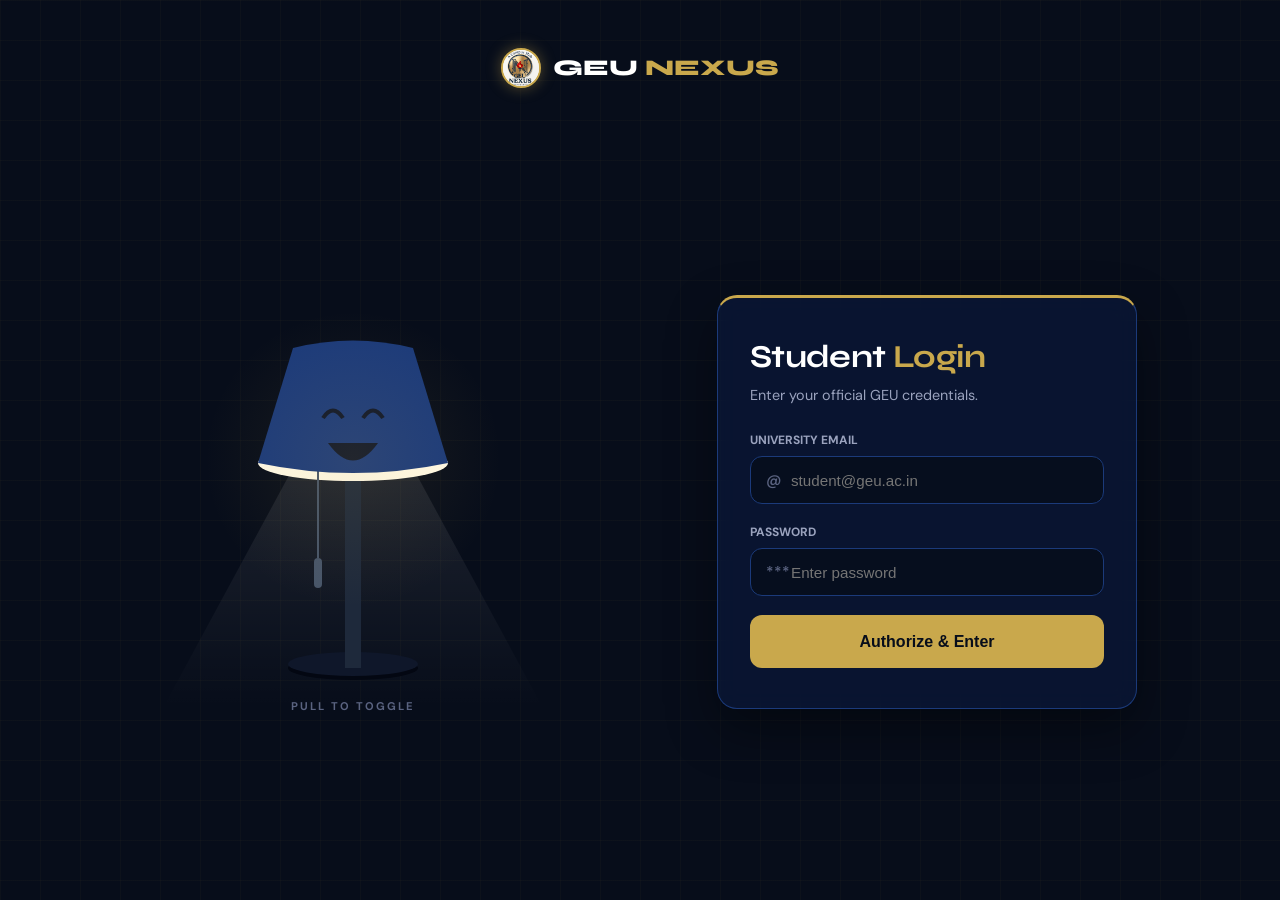
==== commit de2b7c79: "Update project" ====
--- a/index.html
+++ b/index.html
@@ -4,6 +4,7 @@
   <meta charset="UTF-8" />
   <meta name="viewport" content="width=device-width, initial-scale=1.0" />
   <title>GEU Nexus — Your Campus, Connected</title>
+  <link rel="icon" type="image/png" href="logo.png">
   <link rel="stylesheet" href="style.css" />
   <style>
     /* --- HOME PAGE SECTIONS --- */
